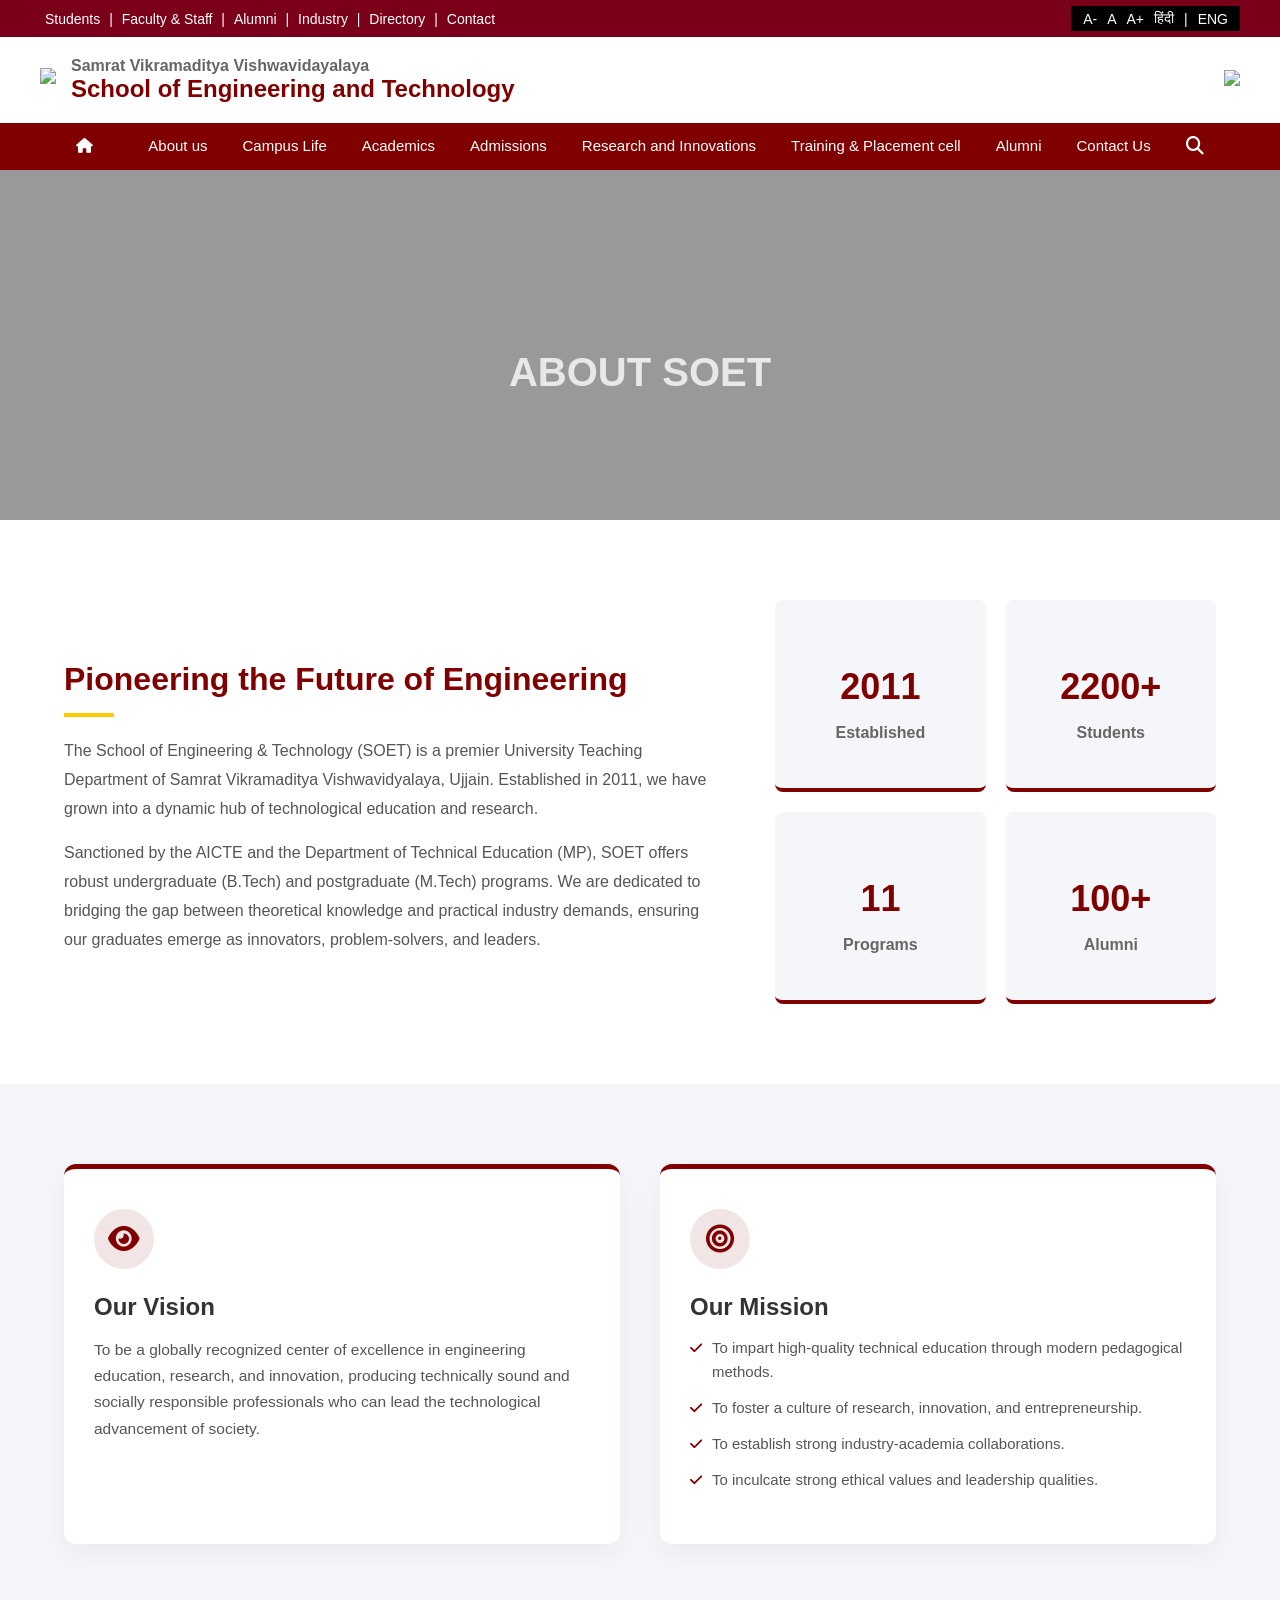
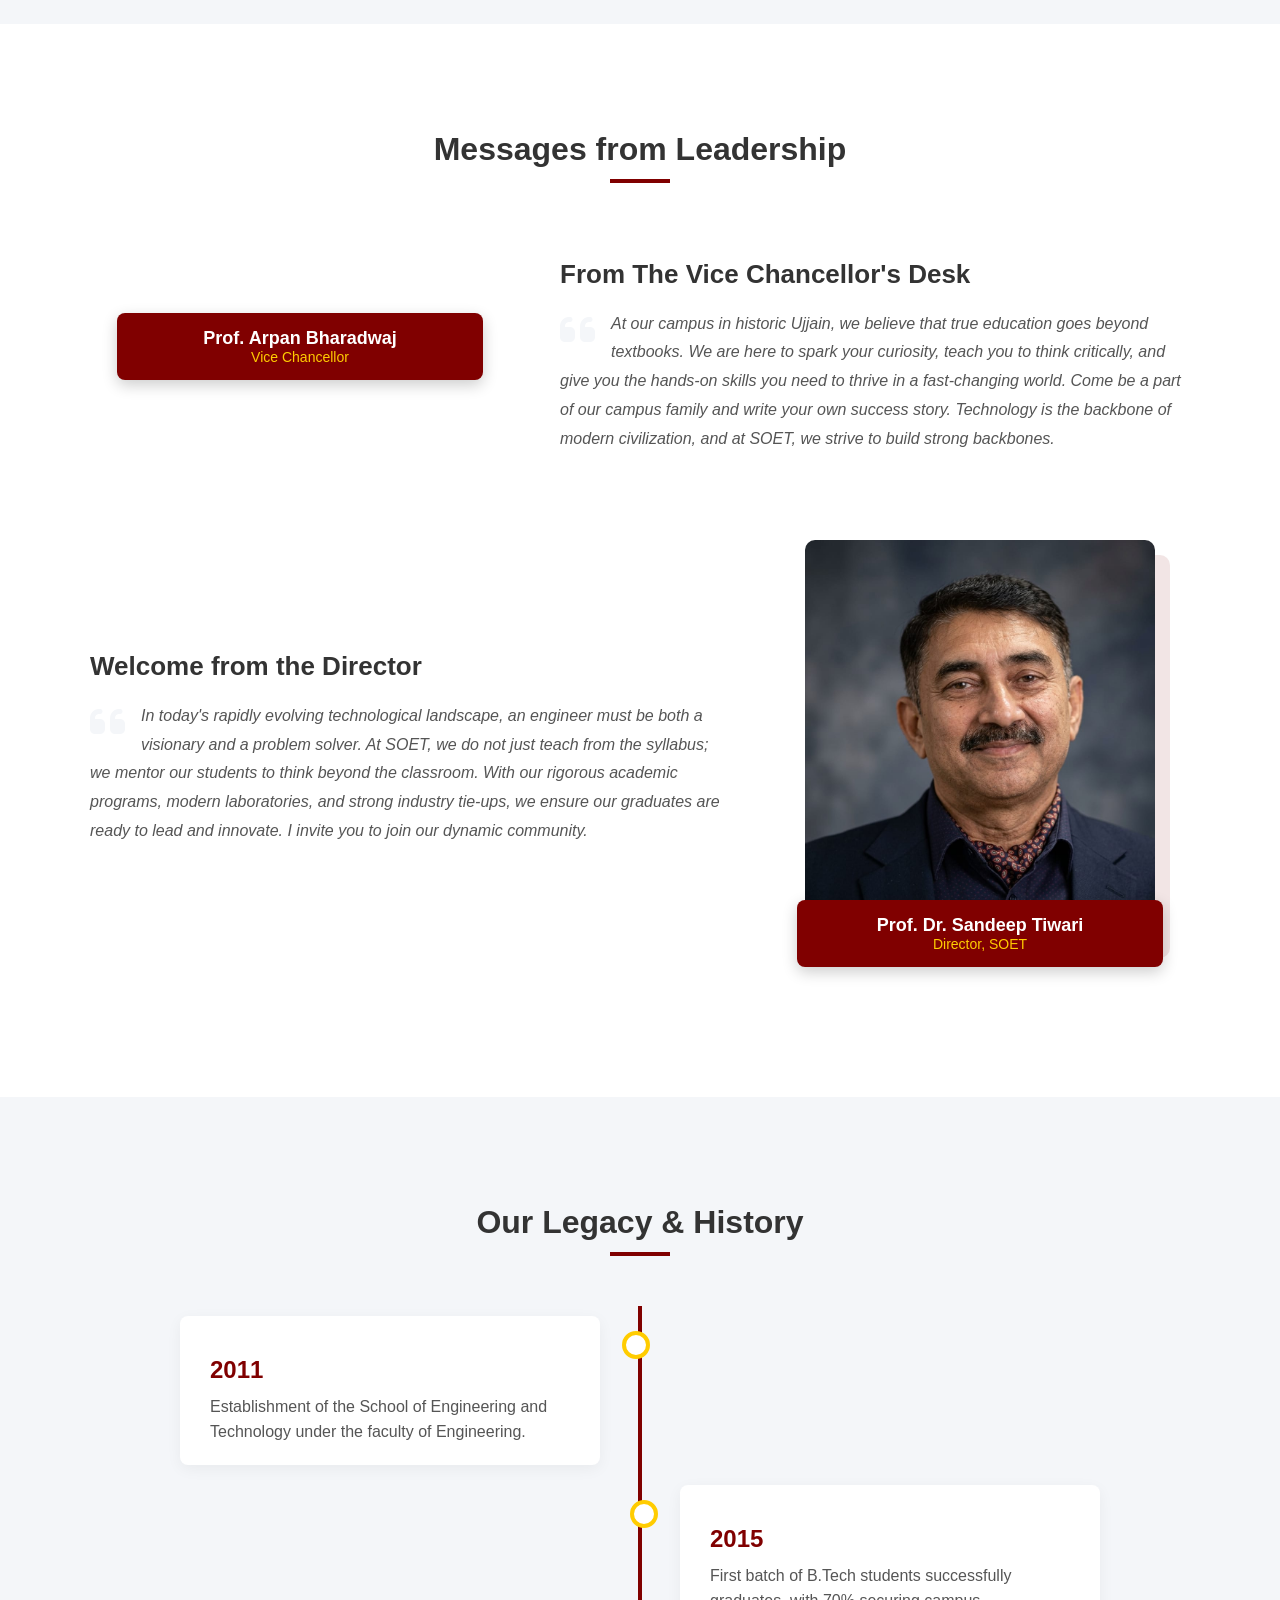
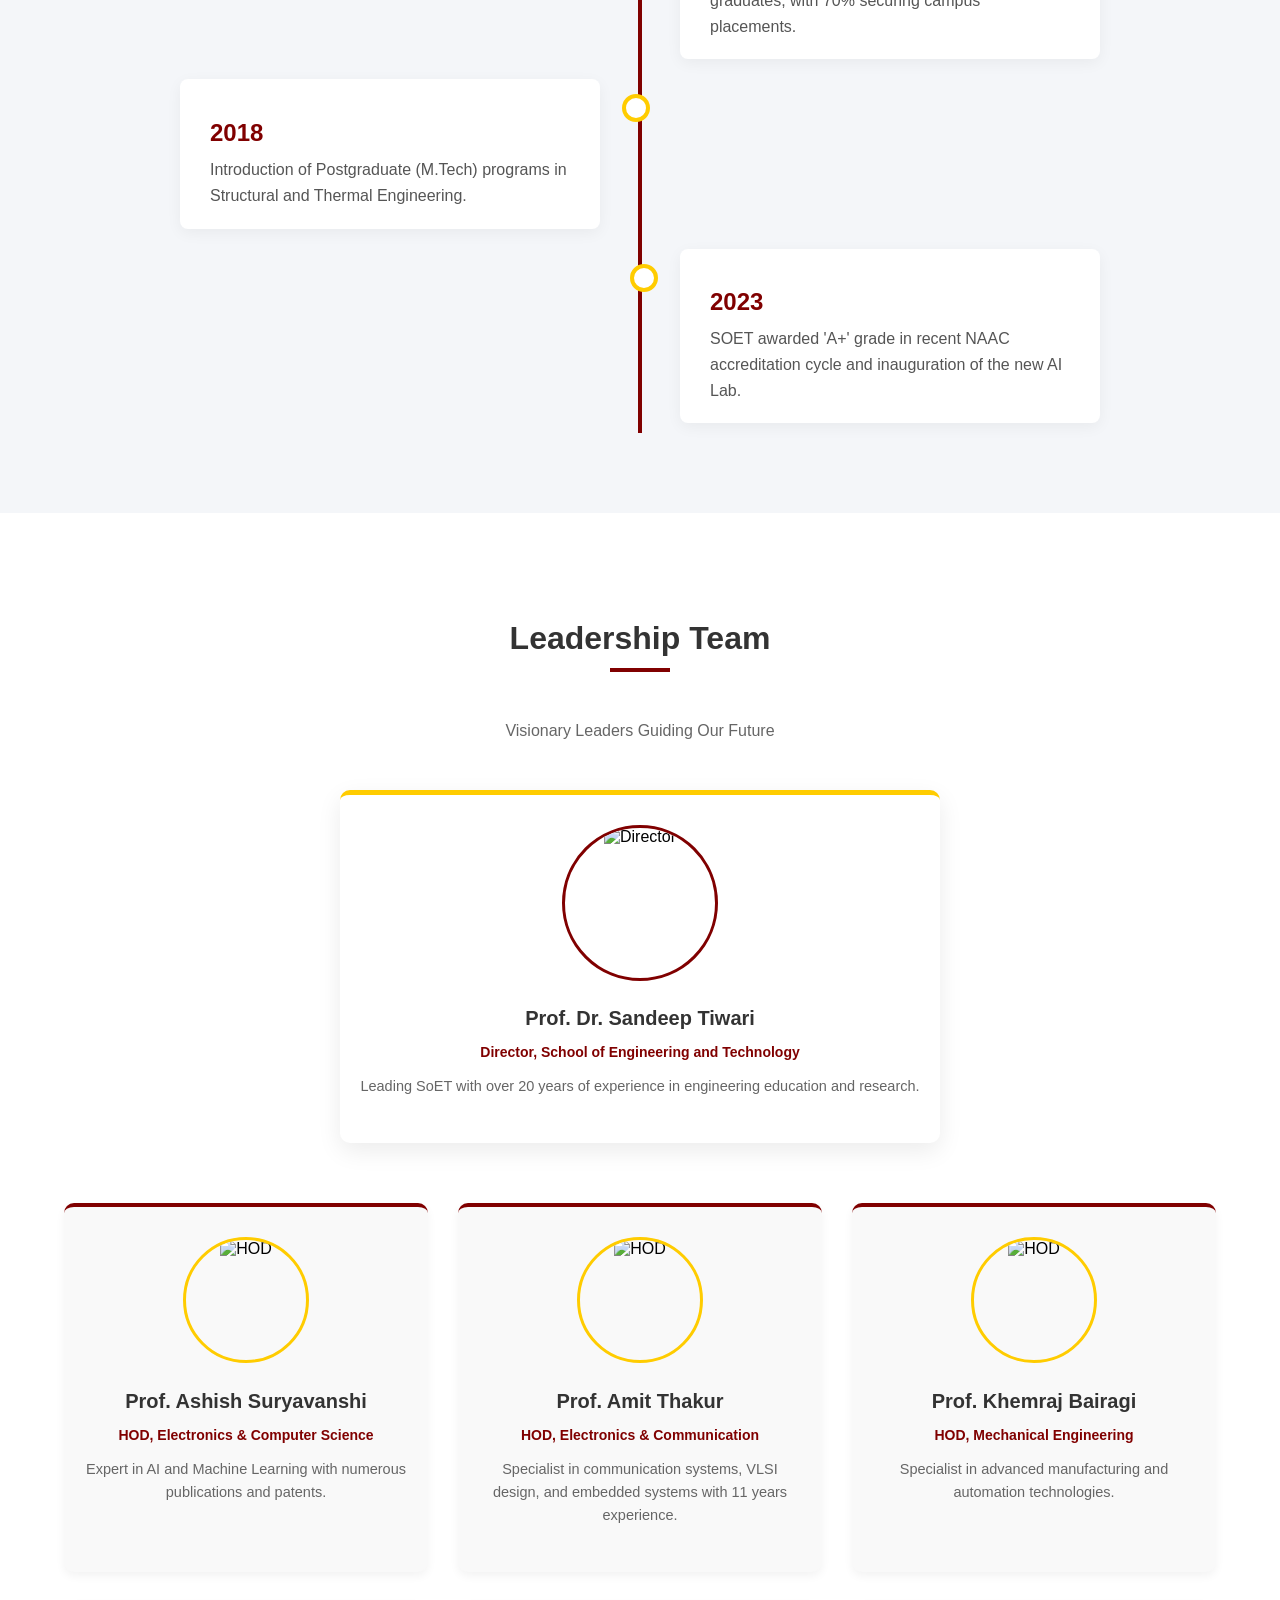
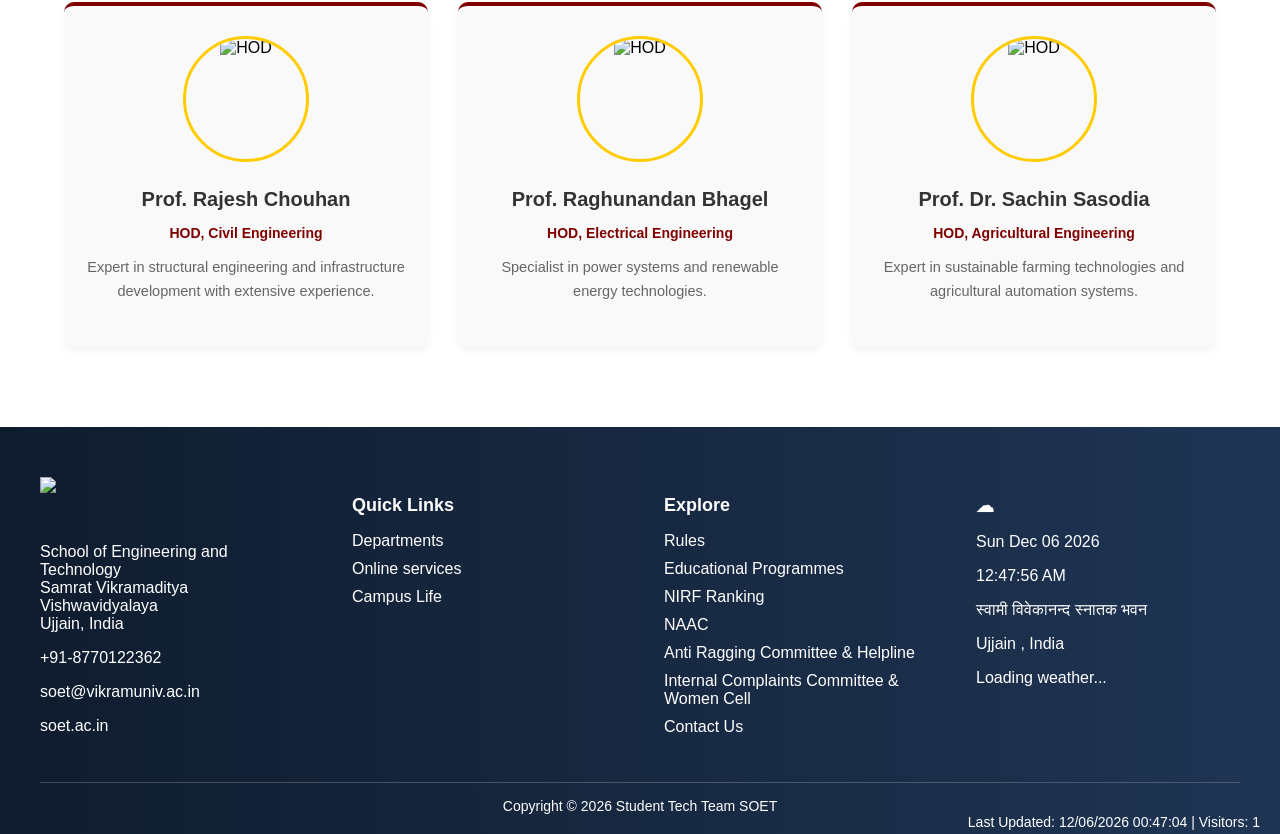
==== about.html @ f90db7c9 "my updates:Ayush" ====
<!DOCTYPE html>
<html>

<head>
<title>School Of Engineering and Technology</title>

<link rel="stylesheet" href="css/style.css">

<link rel="stylesheet" href="https://cdnjs.cloudflare.com/ajax/libs/font-awesome/6.5.0/css/all.min.css">

<link rel="stylesheet" href="https://cdnjs.cloudflare.com/ajax/libs/font-awesome/6.5.0/css/all.min.css">

</head>

<body>

  

<!-- PRELOADER -->
<div id="preloader">

    <div class="loader-content">

        <img src="images/logo.png" class="logo">

        <h2>School of Engineering and Technology</h2>

        <div class="spinner"></div>

    </div>

</div>


<div class="SOET-Topstrip">

<div class="topbar">

<div class="topbar-left">
<a href="#">Students</a> |
<a href="#">Faculty & Staff</a> |
<a href="#">Alumni</a> |
<a href="#">Industry</a> |
<a href="#">Directory</a> |
<a href="#">Contact</a>
</div>

<div class="topbar-right">
<span onclick="changeFontSize(-1)">A-</span>
<span onclick="changeFontSize(0)">A</span>
<span onclick="changeFontSize(1)">A+</span>

<span onclick="translatePage('hi')">हिंदी</span> |
<span onclick="translatePage('en')">ENG</span>

<div id="google_translate_element"></div>
</div>

</div>

  </div>


<!-- MAIN WEBSITE -->
<div id="content">

<header>

<!-- TOP BAR -->


<div class="top-right">
</div>

</div>
<header>



<!-- LOGO AREA -->
<div class="logo-area">
<div class="left-header">


<a href=""index.html>
<img src="images/logo.png" class="logo">
</a>
<div class="title">
<h2>Samrat Vikramaditya Vishwavidayalaya</h2>
<h1>School of Engineering and Technology</h1>
</div>
</div>

<a href="https://www.india.gov.in" target="blank">
<img src="images/const.png" class="constitution">
</a>
</div>


<!-- NAVBAR -->
<nav class="navbar">

<a href="index.html" class="home-icon">
<i class="fa-solid fa-house"></i>
</a>

<li class="nav-item">
  <a href="About.html">About us</a>

  <div class="dropdown-menu">

    <a href="#">Overview</a>
    <a href="#">Vision & Mission</a>
    <a href="#">Vice-Chancellor/Director's Message</a>
    <a href="#">History</a>
    <a href="#">Administration and Organization HOD details</a>
    <a href="contact.html">Contact US / How to reach</a>

  </div>
</li>

<li class="nav-item">
  <a href="campus.html">Campus Life</a>

  <div class="dropdown-menu">

    <a href="#">Office of the Dean</a>
    <a href="#">Hostels and Dining faclities</a>
    <a href="#">Student Council</a>
    <a href="#">Clubs and Societies</a>
    <a href="#">Sports Infrastructure and Teams</a>
    <a href="#">Annual Fests</a>
    <a href="#">Campus Facilities</a>

  </div>
</li>

<li class="nav-item">
  <a href="#">Academics</a>

  <div class="dropdown-menu">

    <a href="#">Programs Offered</a>
    <a href="#">Undergraduate</a>
    <a href="#">Postgraduate</a>
    <a href="#">NPTEL/MOOCS</a>
    <a href="#">Central and College Library</a>
    <a href="#">Examination Cell</a>

  </div>
</li>

<li class="nav-item">
  <a href="#">Admissions</a>

  <div class="dropdown-menu">

    <a href="#">Why SOET Ujjain?</a>
    <a href="lifeinujjain.html ">Life in Ujjain</a>
    <a href="#">B.TECH Admissions</a>
    <a href="#">M.TECH/PHD Admissions</a>
    <a href="#">Fee Structure</a>
    <a href="#">Scholarship</a>
    <a href="#">Admission FAQ</a>

  </div>
</li>

<li class="nav-item">
  <a href="#">Research and Innovations</a>

  <div class="dropdown-menu">

    <a href="#">Dean of R&D</a>
    <a href="#">Sponsored Projects and Grants</a>
    <a href="#">Patents & Publications</a>
    <a href="#">Central Research Facilities</a>
    <a href="#">Incubation Center & E-Cell</a>

  </div>
</li>

<li class="nav-item">
  <a href="#">Training & Placement cell</a>

  <div class="dropdown-menu">

    <a href="#">Message from T&P Officer</a>
    <a href="#">Placement Statistics and Annual Report</a>
    <a href="#">Official Placement Brochure</a>
    <a href="#">Recruitement Procedure for Visiting Companies</a>
    <a href="#">Student Skill Development</a>

  </div>
</li>

<li class="nav-item">
  <a href="#">Alumni</a>

  <div class="dropdown-menu">

    <a href="#">Alumni Association Overview</a>
    <a href="#">Alumni Network Registration portal</a>
    <a href="#">Alumni Mentorship Program</a>
    <a href="#">Distinguished Alumni Awards</a>
    <a href="#">Giving Back/Institute Endowment Fund</a>

  </div>
</li>

<a href="contact.html">Contact Us</a>
<li>
<a href="#" onclick="openSearch()">
<i class="fa-solid fa-magnifying-glass search-icon"></i>
</a>
</li>

</nav>



<div class="about-hero">
    <h1>ABOUT SOET</h1>
</div>

<section class="about-overview">
    <div class="overview-container">
        <div class="overview-text">
            <h2>Pioneering the Future of Engineering</h2>
            <div class="title-underline"></div>
            <p>The School of Engineering & Technology (SOET) is a premier University Teaching Department of Samrat Vikramaditya Vishwavidyalaya, Ujjain. Established in 2011, we have grown into a dynamic hub of technological education and research.</p>
            <p>Sanctioned by the AICTE and the Department of Technical Education (MP), SOET offers robust undergraduate (B.Tech) and postgraduate (M.Tech) programs. We are dedicated to bridging the gap between theoretical knowledge and practical industry demands, ensuring our graduates emerge as innovators, problem-solvers, and leaders.</p>
        </div>
        <div class="overview-stats">
            <div class="stat-box"><h3>2011</h3><p>Established</p></div>
            <div class="stat-box"><h3>2200+</h3><p>Students</p></div>
            <div class="stat-box"><h3>11</h3><p>Programs</p></div>
            <div class="stat-box"><h3>100+</h3><p>Alumni</p></div>
        </div>
    </div>
</section>

<section class="vision-mission-section">
    <div class="vm-container">
        <div class="vm-card">
            <div class="vm-icon"><i class="fa-solid fa-eye"></i></div>
            <h3>Our Vision</h3>
            <p>To be a globally recognized center of excellence in engineering education, research, and innovation, producing technically sound and socially responsible professionals who can lead the technological advancement of society.</p>
        </div>
        
        <div class="vm-card">
            <div class="vm-icon"><i class="fa-solid fa-bullseye"></i></div>
            <h3>Our Mission</h3>
            <ul class="mission-list">
                <li><i class="fa-solid fa-check"></i> To impart high-quality technical education through modern pedagogical methods.</li>
                <li><i class="fa-solid fa-check"></i> To foster a culture of research, innovation, and entrepreneurship.</li>
                <li><i class="fa-solid fa-check"></i> To establish strong industry-academia collaborations.</li>
                <li><i class="fa-solid fa-check"></i> To inculcate strong ethical values and leadership qualities.</li>
            </ul>
        </div>
    </div>
</section>

<section class="leadership-section">
    <div class="container" style="max-width: 1200px; margin: 0 auto;">
        <h2 class="section-title text-center" style="text-align: center;">Messages from Leadership</h2>
        
        <div class="leader-row">
            <div class="leader-image">
                <img src="images/VC.png" alt="Vice Chancellor">
                <div class="leader-name">
                    <h4>Prof. Arpan Bharadwaj</h4>
                    <p>Vice Chancellor</p>
                </div>
            </div>
            <div class="leader-text">
                <h3>From The Vice Chancellor's Desk</h3>
                <i class="fa-solid fa-quote-left quote-icon"></i>
                <p>At our campus in historic Ujjain, we believe that true education goes beyond textbooks. We are here to spark your curiosity, teach you to think critically, and give you the hands-on skills you need to thrive in a fast-changing world. Come be a part of our campus family and write your own success story. Technology is the backbone of modern civilization, and at SOET, we strive to build strong backbones.</p>
            </div>
        </div>

        <div class="leader-row reverse">
            <div class="leader-image">
                <img src="images/director.jpeg" alt="Director">
                <div class="leader-name">
                    <h4>Prof. Dr. Sandeep Tiwari</h4>
                    <p>Director, SOET</p>
                </div>
            </div>
            <div class="leader-text">
                <h3>Welcome from the Director</h3>
                <i class="fa-solid fa-quote-left quote-icon"></i>
                <p>In today's rapidly evolving technological landscape, an engineer must be both a visionary and a problem solver. At SOET, we do not just teach from the syllabus; we mentor our students to think beyond the classroom. With our rigorous academic programs, modern laboratories, and strong industry tie-ups, we ensure our graduates are ready to lead and innovate. I invite you to join our dynamic community.</p>
            </div>
        </div>
    </div>
</section>

<section class="history-section">
    <h2 class="section-title text-center" style="text-align: center;">Our Legacy & History</h2>
    <div class="timeline">
        <div class="timeline-item left">
            <div class="timeline-content">
                <h2>2011</h2>
                <p>Establishment of the School of Engineering and Technology under the faculty of Engineering.</p>
            </div>
        </div>
        <div class="timeline-item right">
            <div class="timeline-content">
                <h2>2015</h2>
                <p>First batch of B.Tech students successfully graduates, with 70% securing campus placements.</p>
            </div>
        </div>
        <div class="timeline-item left">
            <div class="timeline-content">
                <h2>2018</h2>
                <p>Introduction of Postgraduate (M.Tech) programs in Structural and Thermal Engineering.</p>
            </div>
        </div>
        <div class="timeline-item right">
            <div class="timeline-content">
                <h2>2023</h2>
                <p>SOET awarded 'A+' grade in recent NAAC accreditation cycle and inauguration of the new AI Lab.</p>
            </div>
        </div>
    </div>
</section>

<section class="faculty-section">
    <h2 class="section-title text-center" style="text-align: center;">Leadership Team</h2>
    <p style="text-align: center; color: #666; font-size: 16px; margin-bottom: 50px;">Visionary Leaders Guiding Our Future</p>
    
    <div class="faculty-grid">
        
        <div class="faculty-card director-card">
            <div class="faculty-img"><img src="https://images.unsplash.com/photo-1557862921-37829c790f19?w=300&h=300&fit=crop" alt="Director"></div>
            <h4>Prof. Dr. Sandeep Tiwari</h4>
            <p class="faculty-role">Director, School of Engineering and Technology</p>
            <p class="faculty-desc">Leading SoET with over 20 years of experience in engineering education and research.</p>
        </div>

        <div class="faculty-card">
            <div class="faculty-img"><img src="https://images.unsplash.com/photo-1472099645785-5658abf4ff4e?w=200&h=200&fit=crop" alt="HOD"></div>
            <h4>Prof. Ashish Suryavanshi</h4>
            <p class="faculty-role">HOD, Electronics & Computer Science</p>
            <p class="faculty-desc">Expert in AI and Machine Learning with numerous publications and patents.</p>
        </div>

        <div class="faculty-card">
            <div class="faculty-img"><img src="https://images.unsplash.com/photo-1519085360753-af0119f7cbe7?w=200&h=200&fit=crop" alt="HOD"></div>
            <h4>Prof. Amit Thakur</h4>
            <p class="faculty-role">HOD, Electronics & Communication</p>
            <p class="faculty-desc">Specialist in communication systems, VLSI design, and embedded systems with 11 years experience.</p>
        </div>

        <div class="faculty-card">
            <div class="faculty-img"><img src="https://images.unsplash.com/photo-1506794778202-cad84cf45f1d?w=200&h=200&fit=crop" alt="HOD"></div>
            <h4>Prof. Khemraj Bairagi</h4>
            <p class="faculty-role">HOD, Mechanical Engineering</p>
            <p class="faculty-desc">Specialist in advanced manufacturing and automation technologies.</p>
        </div>

        <div class="faculty-card">
            <div class="faculty-img"><img src="https://images.unsplash.com/photo-1507003211169-0a1dd7228f2d?w=200&h=200&fit=crop" alt="HOD"></div>
            <h4>Prof. Rajesh Chouhan</h4>
            <p class="faculty-role">HOD, Civil Engineering</p>
            <p class="faculty-desc">Expert in structural engineering and infrastructure development with extensive experience.</p>
        </div>

        <div class="faculty-card">
            <div class="faculty-img"><img src="https://images.unsplash.com/photo-1500648767791-00dcc994a43e?w=200&h=200&fit=crop" alt="HOD"></div>
            <h4>Prof. Raghunandan Bhagel</h4>
            <p class="faculty-role">HOD, Electrical Engineering</p>
            <p class="faculty-desc">Specialist in power systems and renewable energy technologies.</p>
        </div>

        <div class="faculty-card">
            <div class="faculty-img"><img src="https://images.unsplash.com/photo-1566492031523-016f4370007e?w=200&h=200&fit=crop" alt="HOD"></div>
            <h4>Prof. Dr. Sachin Sasodia</h4>
            <p class="faculty-role">HOD, Agricultural Engineering</p>
            <p class="faculty-desc">Expert in sustainable farming technologies and agricultural automation systems.</p>
        </div>

    </div>
</section>


<!--Footer Part starts here-->
<footer class="footer">
  <div class="footer-container">

    <div class="footer-col">
      <a href="index.html">
      <img src="images/logo2.png" class="footer-logo">
      </a>

      <a href="index.html">
      <p>
        School of Engineering and Technology <br>
        Samrat Vikramaditya Vishwavidyalaya <br>
        Ujjain, India
      </p>
      </a>
      

      <p>+91-8770122362</p>
      <p>soet@vikramuniv.ac.in</p>
      <a href="https://soet.ac.in" target="_blank">soet.ac.in</a>
    </div>

    <div class="footer-col">
      <h3>Quick Links</h3>
      <ul>
        <li>Departments</li>
        <li>Online services</li>
        <li>Campus Life</li>
      </ul>
    </div>

    <div class="footer-col">
      <h3>Explore</h3>
      <ul>
        <li>Rules</li>
        <li>Educational Programmes</li>
        <li>NIRF Ranking</li>
        <li>NAAC</li>
        <li>Anti Ragging Committee & Helpline</li>
        <li>Internal Complaints Committee & Women Cell</li>
        <li>Contact Us</li>

      </ul>
    </div>

    <div class="footer-col">
      <h3>☁</h3>
      <p id="date"></p>
<p id="time"></p>
<p id="location">स्वामी विवेकानन्द स्नातक भवन </p>
<p id="location">Ujjain , India</p>

<p id="weather">Loading weather...</p>
<p id="temp"></p>
    </div>

  </div>

  <div class="footer-bottom">
    Copyright © 2026 Student Tech Team SOET
  </div>

  <div class="footer-info">
Last Updated: <span id="lastUpdated"></span> |
Visitors: <span id="visitorCount"></span>
</div>
</footer>

</div>


<script src="js/script.js"></script>


<script>

// Date
const today = new Date();
document.getElementById("date").innerHTML =
today.toDateString();

// Time (updates every second)
setInterval(function(){
let now = new Date();
document.getElementById("time").innerHTML =
now.toLocaleTimeString();
},1000);


// WEATHER API
const apiKey = "6ab4623b616a1ea162cf45d73c2dcb32";
const city = "Ujjain";

fetch(`https://api.openweathermap.org/data/2.5/weather?q=${city}&units=metric&appid=${apiKey}`)
.then(response => response.json())
.then(data => {

document.getElementById("weather").innerHTML =
data.weather[0].description;

document.getElementById("temp").innerHTML =
"Temp: " + data.main.temp + "°C";

});

</script>

<div id="searchOverlay">

    <span class="closeSearch" onclick="closeSearch()">✖</span>

    <div class="searchBox">
        <input type="text" placeholder="Search Your Future Here..." />
        <button>Search</button>
    </div>

</div>

<script>

function openSearch(){
    document.getElementById("searchOverlay").style.display="flex";
}

function closeSearch(){
    document.getElementById("searchOverlay").style.display="none";
}

</script>

<script>


document.getElementById("lastUpdated").innerHTML = document.lastModified;


let count = localStorage.getItem("visitorCount");

if(count === null){
count = 1;
}else{
count = Number(count) + 1;
}

localStorage.setItem("visitorCount", count);
document.getElementById("visitorCount").innerText = count;

</script>

<script>
function googleTranslateElementInit() {
new google.translate.TranslateElement(
{pageLanguage: 'en'},
'google_translate_element'
);
}
</script>

<script src="//translate.google.com/translate_a/element.js?cb=googleTranslateElementInit"></script>

<script>

let slideIndex = 0;
showSlides();

function showSlides() {

  let slides = document.getElementsByClassName("slides");

  for (let i = 0; i < slides.length; i++) {
    slides[i].style.display = "none";
  }

  slideIndex++;

  if (slideIndex > slides.length) {
    slideIndex = 1;
  }

  slides[slideIndex-1].style.display = "block";

  setTimeout(showSlides, 20000);
}

function changeSlide(n){
  slideIndex += n-1;
  showSlides();
}

</script>

<script src="js/script.js"></script>
<script>
fetch("header.html")
.then(res => res.text())
.then(data => {
document.getElementById("header").innerHTML = data;
});

</script>
</body>
</html>
---- css/style.css ----
body{
margin:0;
font-family:Arial, Helvetica, sans-serif;
}

/* ---------------- PRELOADER ---------------- */

#preloader{
position:fixed;
width:100%;
height:100vh;

background-color:#fafafa;

background-image:
linear-gradient(rgba(0,0,0,0.05) 1px, transparent 1px),
linear-gradient(90deg, rgba(0,0,0,0.05) 1px, transparent 1px);

background-size:60px 60px;

display:flex;
justify-content:center;
align-items:center;
flex-direction:column;
z-index:9999;
}

.loader-content{
text-align:center;
}

.logo{
width:200px;
margin-bottom:5px;
}

.loader-content h2{
font-size:28px;
font-weight:700;
color:#800000;
margin-top:2px;
margin-bottom:25px;
}


/* ---------------- HEADER ---------------- */

header{
width:100%;
background:white;
}

/* TOP BAR */

.topbar{
display:flex;
justify-content:space-between;
align-items:center;
padding:10px 40px;
background:#f5f5f5;
font-size:14px;
}

.top-links{
display:flex;
align-items:center;
gap:10px;
}

.top-links a{
text-decoration:none;
color:#444;
}

.divider{
color:#bbb;
}

.top-right{
color:#444;
}


/* ---------------- LOGO AREA ---------------- */

.logo-area{
display:flex;
justify-content:space-between;
align-items:center;
padding:20px 40px;
background:white;
}

.left-header{
display:flex;
align-items:center;
gap:15px;
}

.logo-area .logo{
width:100px;
}

.title h1{
margin:0;
font-size:24px;
color:#800000;
}

.title h2{
margin:0;
font-size:16px;
color:#666;
}

.constitution{
width:90px;
}


/* ---------------- NAVBAR ---------------- */

.navbar{
background:#800000;
display:flex;
justify-content:center;
gap:35px;
padding:14px 0;
width:100%;
}

.navbar a{
color:white;
text-decoration:none;
font-size:15px;
font-weight:500;
}

.navbar li{
    list-style: none;
    
}

.home-icon,
.search-icon{
color:white;
font-size:18px;
text-decoration:none;
}

/* ANNOUNCEMENT BAR */

.announcement-bar{
display:flex;
align-items:center;
background:#f3f3f3;
border-top:1px solid #ddd;
border-bottom:1px solid #ddd;
}

.announcement-label{
background:#111;
color:white;
padding:8px 20px;
font-weight:bold;
}

.announcement-text{
padding:8px 20px;
color:#8d8c8c;
font-size:17px;
flex:1;
cursor:pointer;
margin-right:100px;
}


/* ---------------- SPINNER ---------------- */

.spinner{
width:40px;
height:40px;
border:4px solid #ddd;
border-top:4px solid #800000;
border-radius:50%;
margin:30px auto 0;
animation:spin 1s linear infinite;
}

@keyframes spin{
0%{ transform:rotate(0deg); }
100%{ transform:rotate(360deg); }
}


/* ---------------- MAIN CONTENT ---------------- */

#content{
display:block;
}

/* FOOTER */

.footer{
background:linear-gradient(to right,#0f1c2e,#1f3554);
color:white;
padding:50px 40px 20px;
}

.footer-container{
display:flex;
justify-content:space-between;
flex-wrap:wrap;
}

.footer-col{
width:22%;
}

.footer-logo{
width:110px;
margin-bottom:30px;
}

.footer-col h3{
margin-bottom:15px;
font-size:18px;
}

.footer-col ul{
list-style:none;
padding:0;
}

.footer-col ul li{
margin-bottom:10px;
cursor:pointer;
}

.footer-bottom{
margin-top:30px;
border-top:1px solid rgba(255,255,255,0.2);
padding-top:15px;
text-align:center;
font-size:14px;
}

.home-icon{
    font-size: 20px;
    color: white;
    margin-right: 20px;
}

.home-icon:hover{
    color: orange;
}

#searchOverlay{
    position: fixed;
    top:0;
    left:0;
    width:100%;
    height:100vh;
    background: rgba(0,0,0,0.5);
    backdrop-filter: blur(8px);
    display:none;
    justify-content:center;
    align-items:center;
    z-index:9999;
}

.searchBox{
    background: rgba(255,255,255,0.1);
    padding:40px;
    border-radius:10px;
    backdrop-filter: blur(10px);
}

.searchBox input{
    width:400px;
    padding:12px;
    font-size:18px;
    border:none;
    outline:none;
}

.searchBox button{
    padding:12px 20px;
    margin-left:15px;
    background:red;
    color:white;
    border:none;
}

.closeSearch{
    position:absolute;
    top:30px;
    right:40px;
    font-size:30px;
    cursor:pointer;
    color:white;
}

.logo img{
    cursor:pointer;
}
.footer a{
    color:white;
    text-decoration:none;
}

.footer-info{
position:absolute;
right:20px;
font-size:14px;
color:white;
}

.topbar{
display:flex;
justify-content:space-between;
align-items:center;
background:#7A0019;
color:white;
padding:6px 40px;
font-size:14px;
}

/* LEFT LINKS */

.topbar-left a{
color:white;
text-decoration:none;
margin:0 5px;
}

/* RIGHT SECTION */

.topbar-right{
background:black;
padding:4px 12px;
display:flex;
gap:10px;
align-items:center;
}

.accessibility{
border:1px solid white;
padding:2px 6px;
font-size:12px;
}

#google_translate_element{
display:none;
}

.goog-te-banner-frame{
display:none !important;
}

body{
top:0 !important;
}

.topbar-right span{
    cursor: pointer;
}

.hero-slider{
    position: relative;
    width: 100%;
    height: 450px;
    overflow: hidden;
}

.slides{
    display: none;
}

.slides img{
    width:100%;
    height:450px;
    object-fit:cover;
}

.text{
    position:absolute;
    bottom:40%;
    left:50%;
    transform:translate(-50%, -50%);
    color:white;
    font-size:40px;
    font-weight:bold;
    text-shadow:0px 0px 10px black;
}

.prev, .next{
    cursor:pointer;
    position:absolute;
    top:50%;
    font-size:40px;
    color:white;
    padding:10px;
}

.prev{ left:10px; }
.next{ right:10px; }

.fade{
    animation: fadeEffect 1.5s;
}

@keyframes fadeEffect{
    from{opacity:0.4}
    to{opacity:1}
}

/* Navbar item */

.nav-item{
position:relative;
}

/* Dropdown panel */

.dropdown-menu{
position:absolute;
top:100%;
left:0;
background:#800000;
width:230px;
box-shadow:0 4px 12px rgba(0,0,0,0.2);
display:none;
flex-direction:column;
z-index:1000;
}

/* Dropdown links */

.dropdown-menu a{
padding:12px 18px;
text-decoration:none;
color:white;
border-bottom:none;
font-size:14px;
display:block;
}

.dropdown-menu a:hover{
background:#a52a2a;
color: white;
}

/* Show dropdown */

.nav-item:hover .dropdown-menu{
display:block;
}

.about-hero {
    width: 100%;
    height: 350px;

    background: url("../images/AboutPageBanner.jpg") no-repeat center;
    background-size: cover;

    position: relative;
}

/* Dark overlay */
.about-hero::after {
    content: "";
    position: absolute;
    top: 0;
    left: 0;
    right: 0;
    bottom: 0;
    background: rgba(0,0,0,0.4);
}

/* Text center */
.about-hero h1 {
    position: absolute;
    top: 50%;
    left: 50%;
    transform: translate(-50%, -50%);
    
    color: rgb(233, 232, 232);
    font-size: 40px;
    font-weight: bold;
    z-index: 2;
}

.about-section {
    display: flex;
    justify-content: space-between;
    gap: 50px;

    padding: 80px 100px;
    background: #f9f9f9;
}

/* LEFT */
.about-left {
    width: 60%;
    max-width: 700px;
}

.tag {
    background: #800000;
    color: white;
    padding: 5px 10px;
    font-size: 12px;
    display: inline-block;
    margin-bottom: 10px;
}

.about-left h2 {
    font-size: 32px;
    margin-bottom: 20px;
    line-height: 1.3;
}

.about-left p {
    color: #555;
    line-height: 1.8;
    margin-bottom: 25px;
    font-size: 16px;
    text-align: justify;
}

/* RIGHT CARD */
.about-right {
    width: 35%;
    background: #fff;
    padding: 20px;
    border-radius: 10px;
    box-shadow: 0 4px 10px rgba(0,0,0,0.1);
    text-align: center;
}

.about-right img {
    width: 150px;
    height: 150px;
    border-radius: 50%;
    margin-bottom: 10px;
}

.about-right h3 {
    font-size: 18px;
    margin-bottom: 10px;
}

.about-right p {
    font-size: 14px;
    color: #555;
}

/* BUTTONS */
.btn {
    background: #800000;
    color: white;
    border: none;
    padding: 12px 18px;
    cursor: pointer;
    margin-top: 10;
    font-size: 15px;
    display: inline-block;
    text-decoration: none;
}

.btn-outline {
    border: 1px solid #800000;
    background: transparent;
    color: #2d3e8b;
    padding: 10px 15px;
    margin-top: 10px;
    cursor: pointer;
}

.btn-hover{
    background: #5a0000;
}

.stats-section {
    display: flex;
    justify-content: center;
    gap: 25px;
    flex-wrap: wrap;

    padding: 80px 20px;
    background: #f8f5f2;
}

.stat-card {
    background: white;
    width: 200px;
    padding: 35px 20px;

    border-radius: 15px;
    text-align: center;

    box-shadow: 0 5px 20px rgba(0,0,0,0.08);

    transition: all 0.35s ease;
    cursor: pointer;
}

.stat-card:hover {
    transform: translateY(-12px) scale(1.03);
    box-shadow: 0 15px 35px rgba(0,0,0,0.15);
}

.icon {
    width: 60px;
    height: 60px;

    background: linear-gradient(135deg, #800000, #a52a2a); /* 🔥 gradient maroon */
    color: white;

    display: flex;
    align-items: center;
    justify-content: center;

    border-radius: 50%;
    margin: 0 auto 18px;

    font-size: 22px;
}

.stat-card h2 {
    color: #800000;
    font-size: 24px;
    margin-bottom: 8px;
}

.stat-card p {
    font-size: 14px;
    color: #666;
}

.welcome-section {
    display: flex;
    justify-content: space-between;
    align-items: flex-start;

    gap: 60px;
    padding: 80px 100px;
}

.welcome-text {
    width: 60%;
    max-width: 700px;
}

.welcome-text h3 {
    font-size: 22px;
    margin-bottom: 10px;
}

.welcome-text p {
    line-height: 1.8;
    color: #555;
    margin: 20px 0 30px;
}

.line {
    width: 40px;
    height: 3px;
    background: #800000;
    margin-bottom: 15px;
}

.read-btn {
    display: inline-block;
    padding: 10px 18px;

    background: #800000;
    color: white;
    text-decoration: none;

    border-radius: 5px;
}

.director-box {
    width: 30%;
    text-align: center;
}

.director-box h3 {
    font-size: 30px;
    font-weight: 700;
    letter-spacing: 1px;
    color: #222;
    margin-bottom:15px;
}

.director-box img {
    width: 100%;
    max-width: 250px;

    border-radius: 6px;
    margin: 15px 0;
}

.director-name {
    font-size: 18px;
    color: #555;
}
/* ---------------- ACADEMIC DEPARTMENTS SECTION ---------------- */
.departments-section {
    padding: 80px 100px;
    background-color: #ffffff;
    text-align: center;
}

.dept-header h2 {
    color: #800000;
    font-size: 32px;
    margin-bottom: 10px;
}

.dept-header .line {
    width: 60px;
    height: 4px;
    background-color: #800000;
    margin: 0 auto 50px auto;
}

.dept-grid {
    display: grid;
    /* This forces exactly 3 equal columns */
    grid-template-columns: repeat(3, 1fr); 
    gap: 30px;
    max-width: 1200px;
    margin: 0 auto;
}

.dept-card {
    background: #fdfdfd;
    padding: 40px 20px;
    border-radius: 8px;
    box-shadow: 0 4px 15px rgba(0,0,0,0.05);
    border-bottom: 4px solid #800000;
    transition: transform 0.3s ease, box-shadow 0.3s ease;
}

.dept-card:hover {
    transform: translateY(-10px);
    box-shadow: 0 10px 25px rgba(0,0,0,0.15);
}

.dept-icon {
    font-size: 45px;
    color: #800000;
    margin-bottom: 20px;
}

.dept-card h3 {
    font-size: 20px;
    color: #333;
    margin-bottom: 15px;
    min-height: 50px; 
}

.dept-card p {
    color: #666;
    font-size: 14px;
    line-height: 1.6;
    margin-bottom: 25px;
}

.dept-btn {
    display: inline-block;
    padding: 10px 20px;
    background-color: #800000;
    color: white;
    text-decoration: none;
    border-radius: 4px;
    font-size: 14px;
    transition: background-color 0.3s;
}

.dept-btn:hover {
    background-color: #5a0000;
}
/* Default for Desktop: 3 columns */
.dept-grid {
    display: grid;
    grid-template-columns: repeat(3, 1fr);
    gap: 30px;
    max-width: 1200px;
    margin: 0 auto;
}
/* Hide cards by default if they have the 'hidden' class */
.dept-card.hidden {
    display: none;
}

/* Style for the Show More button */
.show-more-container {
    margin-top: 40px;
    margin-bottom: 60px;
}
/* Update these styles to target both the UG and PG buttons */
#ug-btn, #pg-btn {
    padding: 12px 35px;
    background-color: #800000;
    color: white;
    border: none;
    border-radius: 5px;
    cursor: pointer;
    font-size: 16px;
    font-weight: bold;
    transition: 0.3s;
    box-shadow: 0 4px 6px rgba(0,0,0,0.1);
}

#ug-btn:hover, #pg-btn:hover {
    background-color: #5a0000;
    transform: translateY(-2px);
}
/* ================= NEWS & EVENTS SECTION ================= */
.news-events-section {
    padding: 50px 5%;
    background-color: #f9f9f9; /* A very light gray to separate it from the white section above */
}

.news-events-container {
    display: flex;
    gap: 40px;
    justify-content: center;
    flex-wrap: wrap; /* Keeps it mobile-friendly */
}

/* Common styles for both Left and Right columns */
.news-col, .events-col {
    flex: 1;
    min-width: 300px; /* Prevents them from getting too skinny on phones */
    background: #fff;
    padding: 25px;
    border-radius: 8px;
    box-shadow: 0 4px 10px rgba(0,0,0,0.05);
    border-top: 4px solid #800000; /* Maroon top border */
}

.news-col h3, .events-col h3 {
    color: #333;
    margin-bottom: 20px;
    font-size: 22px;
    border-bottom: 1px solid #ddd;
    padding-bottom: 10px;
}

.news-col h3 i, .events-col h3 i {
    color: #800000;
    margin-right: 10px;
}

/* --- Latest News Styling --- */
/* --- Latest News Styling (Seamless Vertical Scroll) --- */
.news-box {
    height: 300px; /* Forces the box to stay exactly this tall */
    overflow: hidden; /* Completely hides the extra news items */
    position: relative;
    padding-right: 10px;
    display: block;
}

.news-track {
    display: flex;
    flex-direction: column;
    animation: verticalScroll 15s linear infinite;
}

.news-box:hover .news-track {
    animation-play-state: paused;
}

@keyframes verticalScroll {
    0% {
        transform: translateY(0);
    }
    100% {
        transform: translateY(-50%);
    }
}
.news-item {
    padding: 10px 0;
}

.news-date {
    color: #800000;
    font-size: 13px;
    font-weight: bold;
}

.news-item p {
    margin: 5px 0;
    color: #555;
    font-size: 15px;
    line-height: 1.5;
}

.news-item a {
    color: #800000;
    font-size: 14px;
    text-decoration: none;
    font-weight: bold;
}

.news-item a:hover {
    text-decoration: underline;
}

.news-box hr {
    border: 0;
    border-top: 1px dashed #ccc;
    margin: 10px 0;
}

/* --- Upcoming Events Styling --- */
.event-card {
    display: flex;
    align-items: center;
    background: #f8f8f8;
    margin-bottom: 15px;
    border-radius: 6px;
    padding: 15px;
    border-left: 4px solid transparent;
    transition: 0.3s;
}

.event-card:hover {
    border-left: 4px solid #800000;
    background: #fff;
    box-shadow: 0 4px 8px rgba(0,0,0,0.1);
}

.event-date {
    background: #800000;
    color: white;
    padding: 10px 15px;
    border-radius: 6px;
    text-align: center;
    min-width: 60px;
    margin-right: 15px;
}

.event-date .day {
    display: block;
    font-size: 22px;
    font-weight: bold;
}

.event-date .month {
    display: block;
    font-size: 12px;
    text-transform: uppercase;
    letter-spacing: 1px;
}

.event-details h4 {
    color: #333;
    margin: 0 0 5px 0;
    font-size: 16px;
}

.event-details p {
    margin: 0;
    color: #666;
    font-size: 13px;
}

.event-details p i {
    color: #800000;
    margin-right: 5px;
}

.view-all-btn {
    display: block;
    text-align: center;
    margin-top: 20px;
    padding: 10px;
    background: #800000;
    color: white;
    text-decoration: none;
    border-radius: 4px;
    font-weight: bold;
    transition: 0.3s;
}

.view-all-btn:hover {
    background: #5a0000;
}
/* ================= CAMPUS LIFE SECTION ================= */
.campus-life-section {
    padding: 60px 5%;
    background-color: #ffffff;
}

.campus-grid {
    display: grid;
    grid-template-columns: repeat(auto-fit, minmax(280px, 1fr));
    gap: 30px;
    margin-top: 40px;
}

.campus-card {
    background: #fff;
    border-radius: 8px;
    overflow: hidden;
    box-shadow: 0 5px 15px rgba(0,0,0,0.1);
    transition: transform 0.3s ease;
}

.campus-card:hover {
    transform: translateY(-5px);
    box-shadow: 0 8px 20px rgba(0,0,0,0.15);
}

/* Image container to control the hover zoom effect */
.campus-img {
    width: 100%;
    height: 200px;
    overflow: hidden;
}

.campus-img img {
    width: 100%;
    height: 100%;
    object-fit: cover;
    transition: transform 0.5s ease;
}

.campus-card:hover .campus-img img {
    transform: scale(1.1); /* Zooms the image in slightly on hover */
}

.campus-info {
    padding: 20px;
    border-bottom: 4px solid #800000; /* Signature maroon accent */
}

.campus-info h3 {
    color: #333;
    font-size: 18px;
    margin-bottom: 10px;
    display: flex;
    align-items: center;
    gap: 10px;
}

.campus-info h3 i {
    color: #800000;
}

.campus-info p {
    color: #666;
    font-size: 14px;
    line-height: 1.6;
    margin: 0;
}
/* ================= IMPORTANT LINKS SEAMLESS CAROUSEL ================= */
.logo-ticker-section {
    padding: 50px 5%;
    background-color: #f4f4f4; 
}

.ticker-container {
    margin-top: 30px;
    padding: 10px 0;
    overflow: hidden; /* This hides the logos that have scrolled off-screen */
    white-space: nowrap; /* Keeps everything in one long horizontal line */
    position: relative;
}

.logo-track {
    display: inline-flex;
    gap: 40px; 
    padding: 20px 10px;
    
    /* Here is the magic animation! Adjust '20s' to change the speed (smaller = faster) */
    animation: infiniteScroll 20s linear infinite;
}

/* Pause the animation when the user hovers over it to click a link */
.logo-track:hover {
    animation-play-state: paused;
}

/* The Keyframes that make it move */
@keyframes infiniteScroll {
    0% {
        transform: translateX(0);
    }
    100% {
        /* This moves the track exactly halfway (past Set 1). 
           Because Set 2 looks exactly like Set 1, when it snaps back to 0%, your eyes can't tell! */
        transform: translateX(calc(-50% - 20px)); 
    }
}

/* --- (Keep your existing .logo-card and .logo-card:hover CSS from earlier here) --- */
.logo-card {
    display: flex;
    flex-direction: column;
    align-items: center;
    justify-content: center;
    width: 160px;
    padding: 20px;
    background: white;
    border-radius: 10px;
    text-decoration: none;
    color: #333;
    box-shadow: 0 4px 10px rgba(0,0,0,0.05);
    transition: all 0.3s ease;
    border-bottom: 3px solid transparent;
}

.logo-card img {
    width: 80px;
    height: 80px;
    object-fit: contain;
    margin-bottom: 15px;
    transition: transform 0.3s;
}

.logo-card span {
    font-size: 14px;
    font-weight: bold;
    text-align: center;
    line-height: 1.3;
}

.logo-card:hover {
    transform: translateY(-8px);
    box-shadow: 0 10px 20px rgba(0,0,0,0.1);
    border-bottom: 3px solid #800000;
    color: #800000;
}

.logo-card:hover img {
    transform: scale(1.1);
}

/* ================= PAGE BANNER ================= */
.page-banner {
    background-color: #800000; /* Signature Maroon */
    color: white;
    text-align: center;
    padding: 60px 20px;
    margin-bottom: 40px;
}

.banner-content h1 {
    font-size: 36px;
    margin-bottom: 10px;
}

.banner-content p a {
    color: #ffcc00; /* Gold accent link */
    text-decoration: none;
    font-weight: bold;
}

.banner-content p a:hover {
    text-decoration: underline;
}

/* ================= CONTACT SECTION ================= */
.contact-section {
    padding: 0 5% 60px;
}

.contact-container {
    display: flex;
    flex-wrap: wrap;
    gap: 40px;
    max-width: 1200px;
    margin: 0 auto;
}

/* Left Column: Info & Map */
.contact-info-col {
    flex: 1;
    min-width: 300px;
}

.info-box {
    background: #f9f9f9;
    padding: 20px;
    border-radius: 8px;
    margin-bottom: 20px;
    border-left: 4px solid #800000;
    box-shadow: 0 2px 5px rgba(0,0,0,0.05);
}

.info-box h3 {
    color: #333;
    font-size: 18px;
    margin-bottom: 10px;
}

.info-box h3 i {
    color: #800000;
    margin-right: 10px;
}

.info-box p {
    color: #555;
    font-size: 15px;
    line-height: 1.6;
}

.map-box {
    border-radius: 8px;
    overflow: hidden;
    box-shadow: 0 4px 10px rgba(0,0,0,0.1);
}

/* Right Column: Contact Form */
.contact-form-col {
    flex: 1.5; /* Makes the form slightly wider than the info column */
    min-width: 300px;
}

.form-wrapper {
    background: #fff;
    padding: 40px;
    border-radius: 10px;
    box-shadow: 0 10px 30px rgba(0,0,0,0.08);
    border-top: 5px solid #800000;
}

.form-wrapper h2 {
    color: #333;
    margin-bottom: 10px;
}

.form-wrapper p {
    color: #666;
    margin-bottom: 30px;
    font-size: 15px;
}

.input-group {
    margin-bottom: 20px;
}

.input-group label {
    display: block;
    margin-bottom: 8px;
    font-weight: bold;
    color: #444;
    font-size: 14px;
}

.input-group input,
.input-group select,
.input-group textarea {
    width: 100%;
    padding: 12px 15px;
    border: 1px solid #ccc;
    border-radius: 6px;
    font-size: 15px;
    font-family: inherit;
    transition: border-color 0.3s;
}

.input-group input:focus,
.input-group select:focus,
.input-group textarea:focus {
    outline: none;
    border-color: #800000;
    box-shadow: 0 0 5px rgba(128, 0, 0, 0.2);
}

.submit-btn {
    background-color: #800000;
    color: white;
    border: none;
    padding: 14px 25px;
    font-size: 16px;
    font-weight: bold;
    border-radius: 6px;
    cursor: pointer;
    transition: background-color 0.3s, transform 0.2s;
    width: 100%;
}

.submit-btn:hover {
    background-color: #600000;
    transform: translateY(-2px);
}

.submit-btn i {
    margin-left: 8px;
}

/* Mobile Responsiveness */
@media (max-width: 768px) {
    .contact-container {
        flex-direction: column;
    }
    .form-wrapper {
        padding: 25px;
    }
}

/* ==========================================================================
   ABOUT PAGE STYLES - FULL RESET
   ========================================================================== */

/* --- Page Banner --- */
.about-banner {
    color: white;
    text-align: center;
    padding: 120px 20px;
    margin-bottom: 0;
}
.about-banner h1 { font-size: 48px; margin-bottom: 15px; letter-spacing: 2px; }

/* --- Reusable Section Utilities --- */
.section-title {
    color: #333;
    font-size: 32px;
    margin-bottom: 50px;
    position: relative;
    padding-bottom: 15px;
}
.section-title::after {
    content: '';
    position: absolute;
    left: 0;
    bottom: 0;
    width: 60px;
    height: 4px;
    background-color: #800000;
}
.text-center.section-title::after {
    left: 50%;
    transform: translateX(-50%);
}

/* --- Overview Section --- */
.about-overview {
    padding: 80px 5%;
    background-color: #fff;
}
.overview-container {
    display: flex;
    flex-wrap: wrap;
    gap: 50px;
    max-width: 1200px;
    margin: 0 auto;
    align-items: center;
}
.overview-text { flex: 1.5; min-width: 300px; }
.overview-text h2 { font-size: 32px; color: #800000; margin-bottom: 15px; }
.title-underline { width: 50px; height: 4px; background: #ffcc00; margin-bottom: 20px; }
.overview-text p { font-size: 16px; color: #555; line-height: 1.8; margin-bottom: 15px; }

.overview-stats {
    flex: 1;
    display: grid;
    grid-template-columns: 1fr 1fr;
    gap: 20px;
    min-width: 300px;
}
.stat-box {
    background: #f4f6f9; padding: 30px 20px; text-align: center;
    border-radius: 8px; border-bottom: 4px solid #800000; transition: transform 0.3s;
}
.stat-box:hover { transform: translateY(-5px); }
.stat-box h3 { font-size: 36px; color: #800000; margin-bottom: 5px; }
.stat-box p { color: #666; font-weight: bold; }

/* --- Vision & Mission Section --- */
.vision-mission-section {
    padding: 80px 5%; background-color: #f4f6f9;
}
.vm-container {
    display: flex; flex-wrap: wrap; gap: 40px; max-width: 1200px;
    margin: 0 auto; justify-content: center;
}
.vm-card {
    flex: 1; min-width: 300px; background: #ffffff; padding: 40px 30px;
    border-radius: 12px; box-shadow: 0 10px 30px rgba(0,0,0,0.05);
    border-top: 5px solid #800000; transition: transform 0.3s ease;
}
.vm-card:hover { transform: translateY(-8px); box-shadow: 0 15px 40px rgba(0,0,0,0.1); }
.vm-icon {
    width: 60px; height: 60px; background-color: rgba(128, 0, 0, 0.1);
    color: #800000; font-size: 28px; display: flex; align-items: center;
    justify-content: center; border-radius: 50%; margin-bottom: 20px;
}
.vm-card h3 { color: #333; font-size: 24px; margin-bottom: 15px; }
.vm-card p { color: #555; line-height: 1.7; font-size: 15.5px; }
.mission-list { list-style: none; padding: 0; margin: 0; }
.mission-list li { color: #555; line-height: 1.6; font-size: 15px; margin-bottom: 12px; display: flex; align-items: flex-start; gap: 10px; }
.mission-list li i { color: #800000; font-size: 14px; margin-top: 5px; }

/* --- Leadership Section --- */
.leadership-section {
    padding: 80px 5%; background-color: #fff;
}
.leader-row {
    display: flex; flex-wrap: wrap; align-items: center; gap: 50px;
    margin-bottom: 70px; max-width: 1100px; margin-left: auto; margin-right: auto;
}
.leader-row.reverse { flex-direction: row-reverse; }
.leader-image { flex: 1; min-width: 300px; position: relative; text-align: center; }
.leader-image img { width: 100%; max-width: 350px; border-radius: 10px; box-shadow: 15px 15px 0px rgba(128, 0, 0, 0.1); }
.leader-name {
    background: #800000; color: white; padding: 15px; border-radius: 8px;
    position: absolute; bottom: -20px; left: 50%; transform: translateX(-50%);
    width: 80%; box-shadow: 0 5px 15px rgba(0,0,0,0.2);
}
.leader-name h4 { margin: 0; font-size: 18px; }
.leader-name p { margin: 0; color: #ffcc00; font-size: 14px; }
.leader-text { flex: 1.5; min-width: 300px; }
.leader-text h3 { font-size: 26px; color: #333; margin-bottom: 20px; }
.quote-icon { font-size: 40px; color: #f4f6f9; float: left; margin: 0 15px 10px 0; }
.leader-text p { font-size: 16px; color: #555; line-height: 1.8; font-style: italic; }

/* --- History Timeline (FIXED ALIGNMENT) --- */
.history-section {
    padding: 80px 5%; background-color: #f4f6f9;
}
.timeline { 
    position: relative; max-width: 1000px; margin: 0 auto; box-sizing: border-box; 
}
.timeline * { box-sizing: border-box; } /* Forces padding inside the width */
.timeline::after {
    content: ''; position: absolute; width: 4px; background-color: #800000;
    top: 0; bottom: 0; left: 50%; margin-left: -2px;
}
.timeline-item { padding: 10px 40px; position: relative; background-color: inherit; width: 50%; }
.timeline-item.left { left: 0; }
.timeline-item.right { left: 50%; }
.timeline-item::after {
    content: ''; position: absolute; width: 20px; height: 20px;
    right: -10px; background-color: white; border: 4px solid #ffcc00;
    top: 25px; border-radius: 50%; z-index: 1;
}
.timeline-item.right::after { left: -10px; right: auto; }
.timeline-content {
    padding: 20px 30px; background-color: white; position: relative;
    border-radius: 8px; box-shadow: 0 4px 15px rgba(0,0,0,0.05);
}
.timeline-content h2 { color: #800000; margin-bottom: 10px; }
.timeline-content p { color: #555; line-height: 1.6; margin: 0; }

@media screen and (max-width: 768px) {
  .timeline::after { left: 31px; }
  .timeline-item { width: 100%; padding-left: 70px; padding-right: 25px; }
  .timeline-item.left::after, .timeline-item.right::after { left: 21px; }
  .timeline-item.right { left: 0%; }
}

/* --- Leadership Team Grid --- */
.faculty-section {
    padding: 80px 5%; background-color: #fff; max-width: 1200px; margin: 0 auto;
}
.faculty-grid {
    display: grid; grid-template-columns: repeat(auto-fit, minmax(300px, 1fr));
    gap: 30px; margin-top: 20px;
}
.faculty-card {
    background: #f9f9f9; border-radius: 10px; padding: 30px 20px;
    text-align: center; border-top: 4px solid #800000; 
    box-shadow: 0 4px 10px rgba(0,0,0,0.05); transition: transform 0.3s;
}
.faculty-card:hover { 
    transform: translateY(-5px); box-shadow: 0 10px 20px rgba(0,0,0,0.1); 
}

/* Director Span Highlight */
.director-card {
    grid-column: 1 / -1; 
    max-width: 700px; margin: 0 auto 30px;
    border-top: 5px solid #ffcc00; 
    background: #ffffff; box-shadow: 0 8px 25px rgba(0,0,0,0.08);
}
.faculty-img {
    width: 120px; height: 120px; margin: 0 auto 20px;
    border-radius: 50%; overflow: hidden; border: 3px solid #ffcc00;
}
.director-card .faculty-img {
    width: 150px; height: 150px; border-color: #800000;
}
.faculty-img img { width: 100%; height: 100%; object-fit: cover; }
.faculty-card h4 { color: #333; font-size: 20px; margin-bottom: 5px; }
.faculty-role { color: #800000; font-weight: bold; font-size: 14px; margin-bottom: 15px; }
.faculty-desc { color: #666; font-size: 14.5px; line-height: 1.6; }

.vc-btn{
    display: inline-block;
    padding: 10px 18px;
    border: 1px solid #800000;
    color: #800000;
    text-decoration: none;
    border-radius: 5px;
    transition: 0.3s;
}

/* ==========================================================================
   LIFE IN UJJAIN PAGE STYLES
   ========================================================================== */

/* --- Banner --- */
.ujjain-banner {
    color: white; text-align: center; padding: 120px 20px; margin-bottom: 0;
}
.ujjain-banner h1 { font-size: 54px; margin-bottom: 15px; letter-spacing: 2px; text-transform: uppercase;}

/* --- Lifestyle Alternating Rows --- */
.lifestyle-section {
    background-color: #fff;
}
.lifestyle-row {
    display: flex;
    align-items: center;
    gap: 60px;
    margin-bottom: 80px;
}
.lifestyle-row.reverse {
    flex-direction: row-reverse;
}
.lifestyle-img {
    flex: 1;
    min-width: 300px;
    position: relative;
}
.lifestyle-img img {
    width: 100%;
    border-radius: 12px;
    box-shadow: 0 20px 40px rgba(0,0,0,0.1);
    transition: transform 0.4s ease;
}
.lifestyle-img:hover img {
    transform: scale(1.02);
}
/* Add a decorative element behind the image */
.lifestyle-img::before {
    content: '';
    position: absolute;
    width: 100%;
    height: 100%;
    background-color: #ffcc00;
    border-radius: 12px;
    top: 20px;
    left: -20px;
    z-index: -1;
}
.lifestyle-row.reverse .lifestyle-img::before {
    left: 20px;
}
.lifestyle-text {
    flex: 1.2;
    min-width: 300px;
}
.lifestyle-text h3 {
    font-size: 32px;
    color: #800000;
    margin-bottom: 15px;
}
.lifestyle-text p {
    font-size: 16px;
    color: #555;
    line-height: 1.8;
}

/* --- Heritage Grid (Dark Mode Section) --- */
.heritage-section {
    background: #1a1a1a; /* Dark background to make photos pop */
}
.heritage-section .section-title::after {
    background-color: #ffcc00; /* Switch underline to gold for dark mode */
}
.heritage-grid {
    display: grid;
    grid-template-columns: repeat(auto-fit, minmax(300px, 1fr));
    gap: 30px;
}
.heritage-card {
    position: relative;
    border-radius: 12px;
    overflow: hidden;
    height: 400px;
    cursor: pointer;
}
.heritage-card img {
    width: 100%;
    height: 100%;
    object-fit: cover;
    transition: transform 0.6s ease;
}
.heritage-card:hover img {
    transform: scale(1.1); /* Slow zoom effect on hover */
}
.heritage-overlay {
    position: absolute;
    bottom: 0;
    left: 0;
    right: 0;
    background: linear-gradient(transparent, rgba(0,0,0,0.9));
    padding: 30px 20px 20px;
    color: white;
    transform: translateY(30px);
    transition: transform 0.4s ease;
}
.heritage-card:hover .heritage-overlay {
    transform: translateY(0); /* Text slides up smoothly on hover */
}
.heritage-overlay h4 {
    color: #ffcc00;
    font-size: 22px;
    margin-bottom: 10px;
}
.heritage-overlay p {
    font-size: 14px;
    line-height: 1.5;
    opacity: 0.9;
}

/* Responsive fixes for alternating rows */
@media screen and (max-width: 900px) {
    .lifestyle-row, .lifestyle-row.reverse {
        flex-direction: column;
        gap: 40px;
    }
    .lifestyle-img::before {
        display: none; /* Hide the decorative offset box on mobile */
    }
}
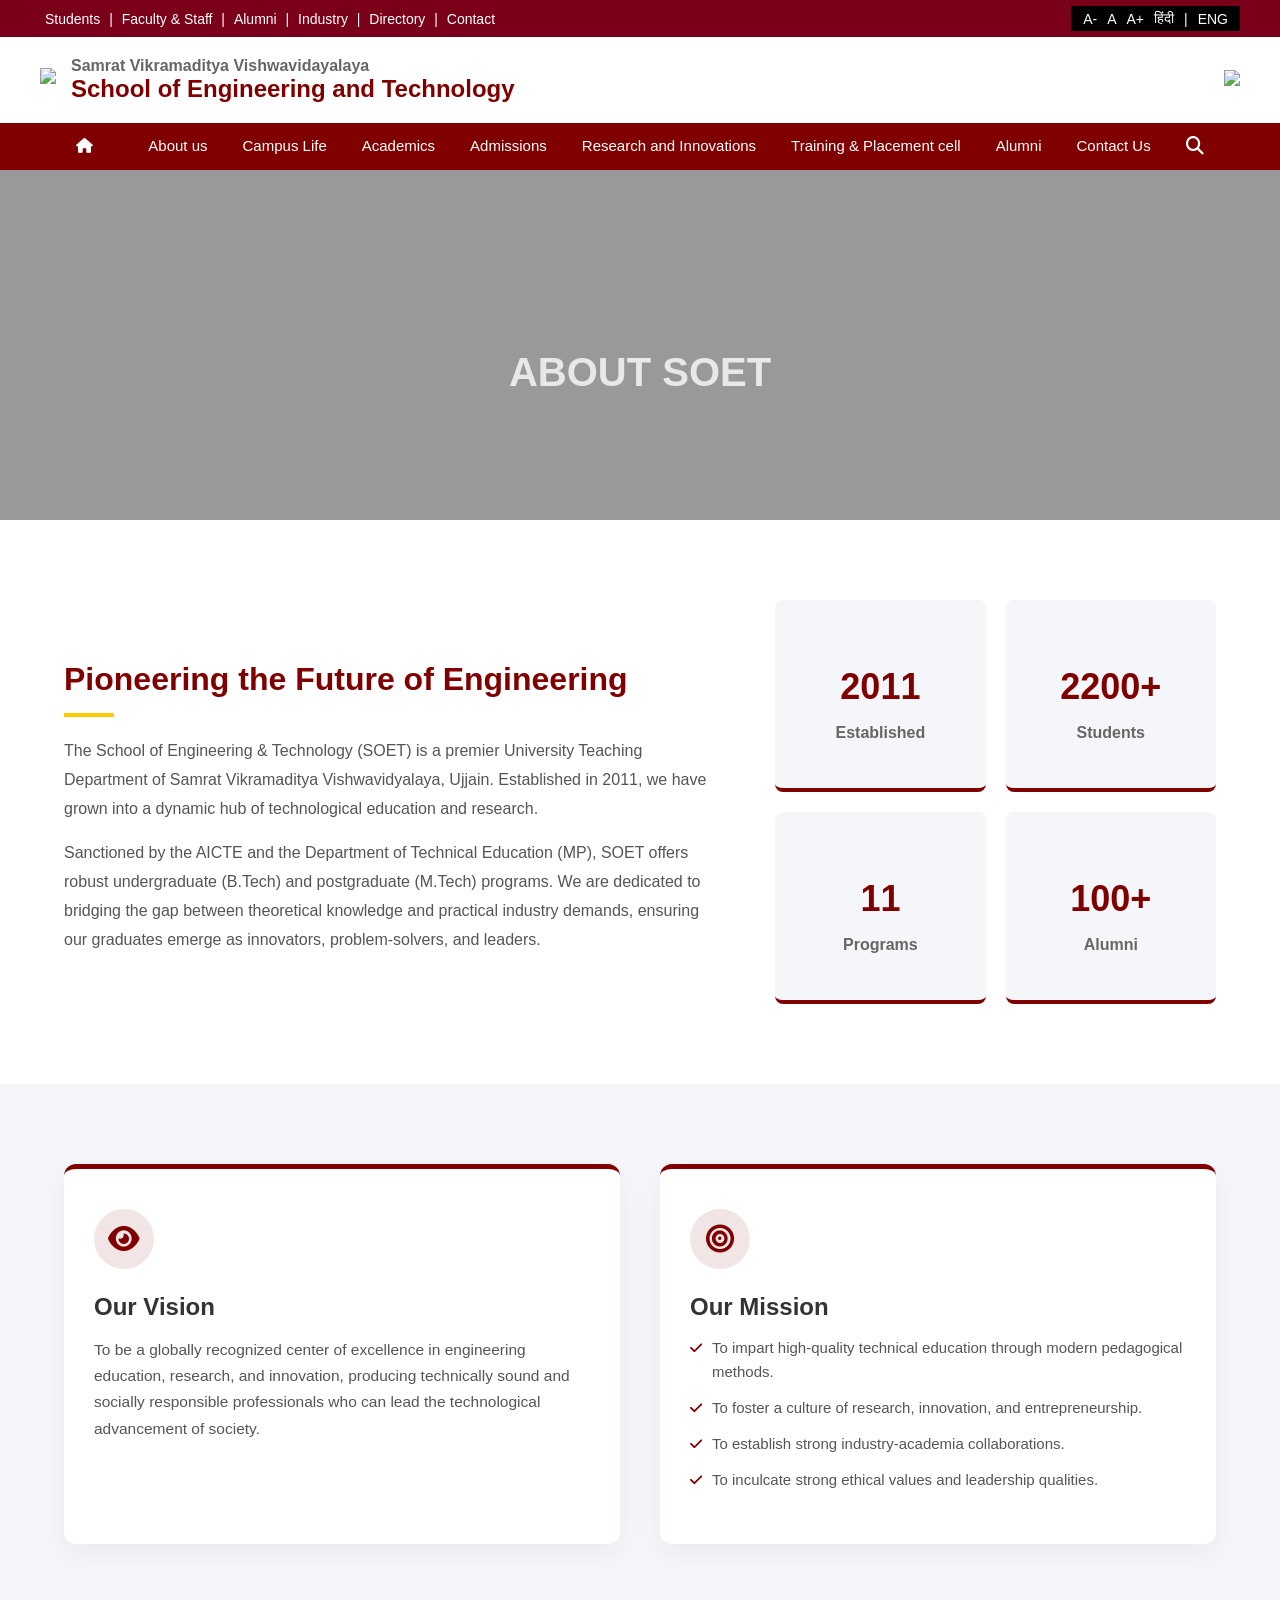
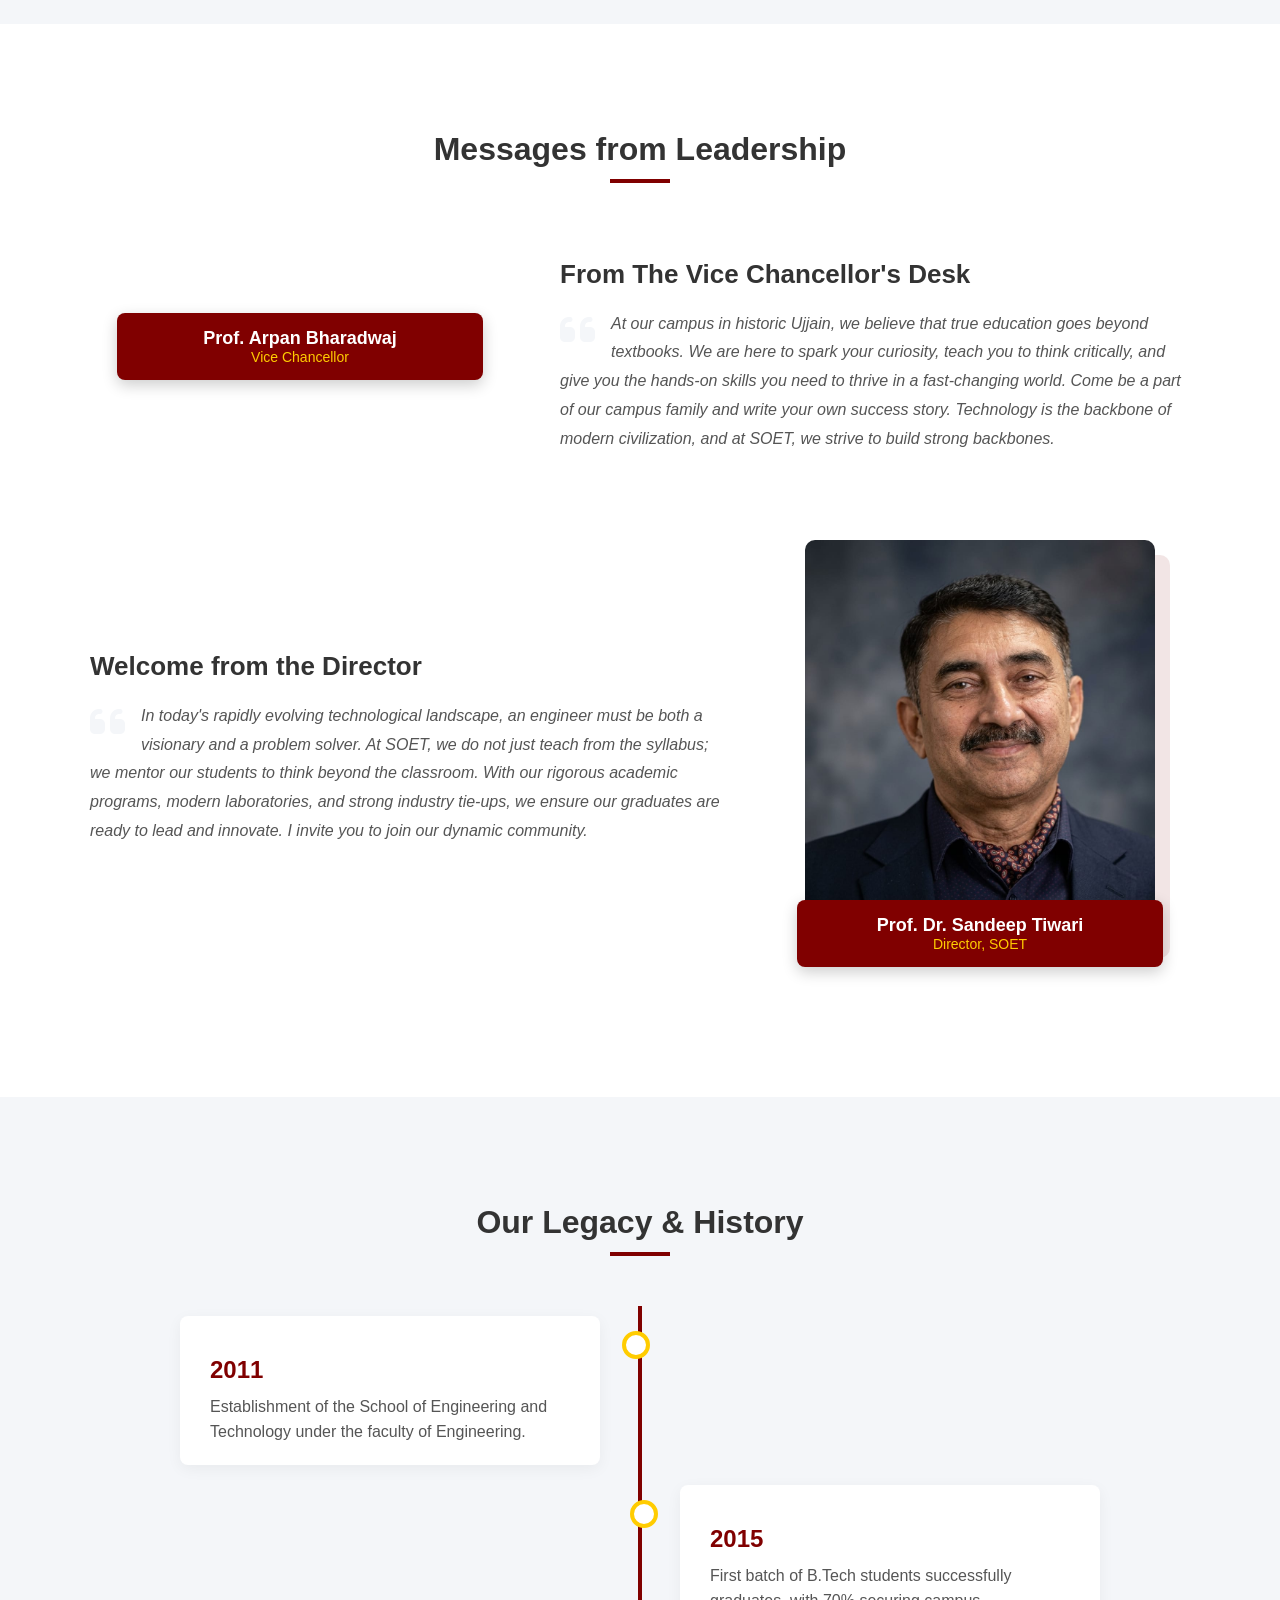
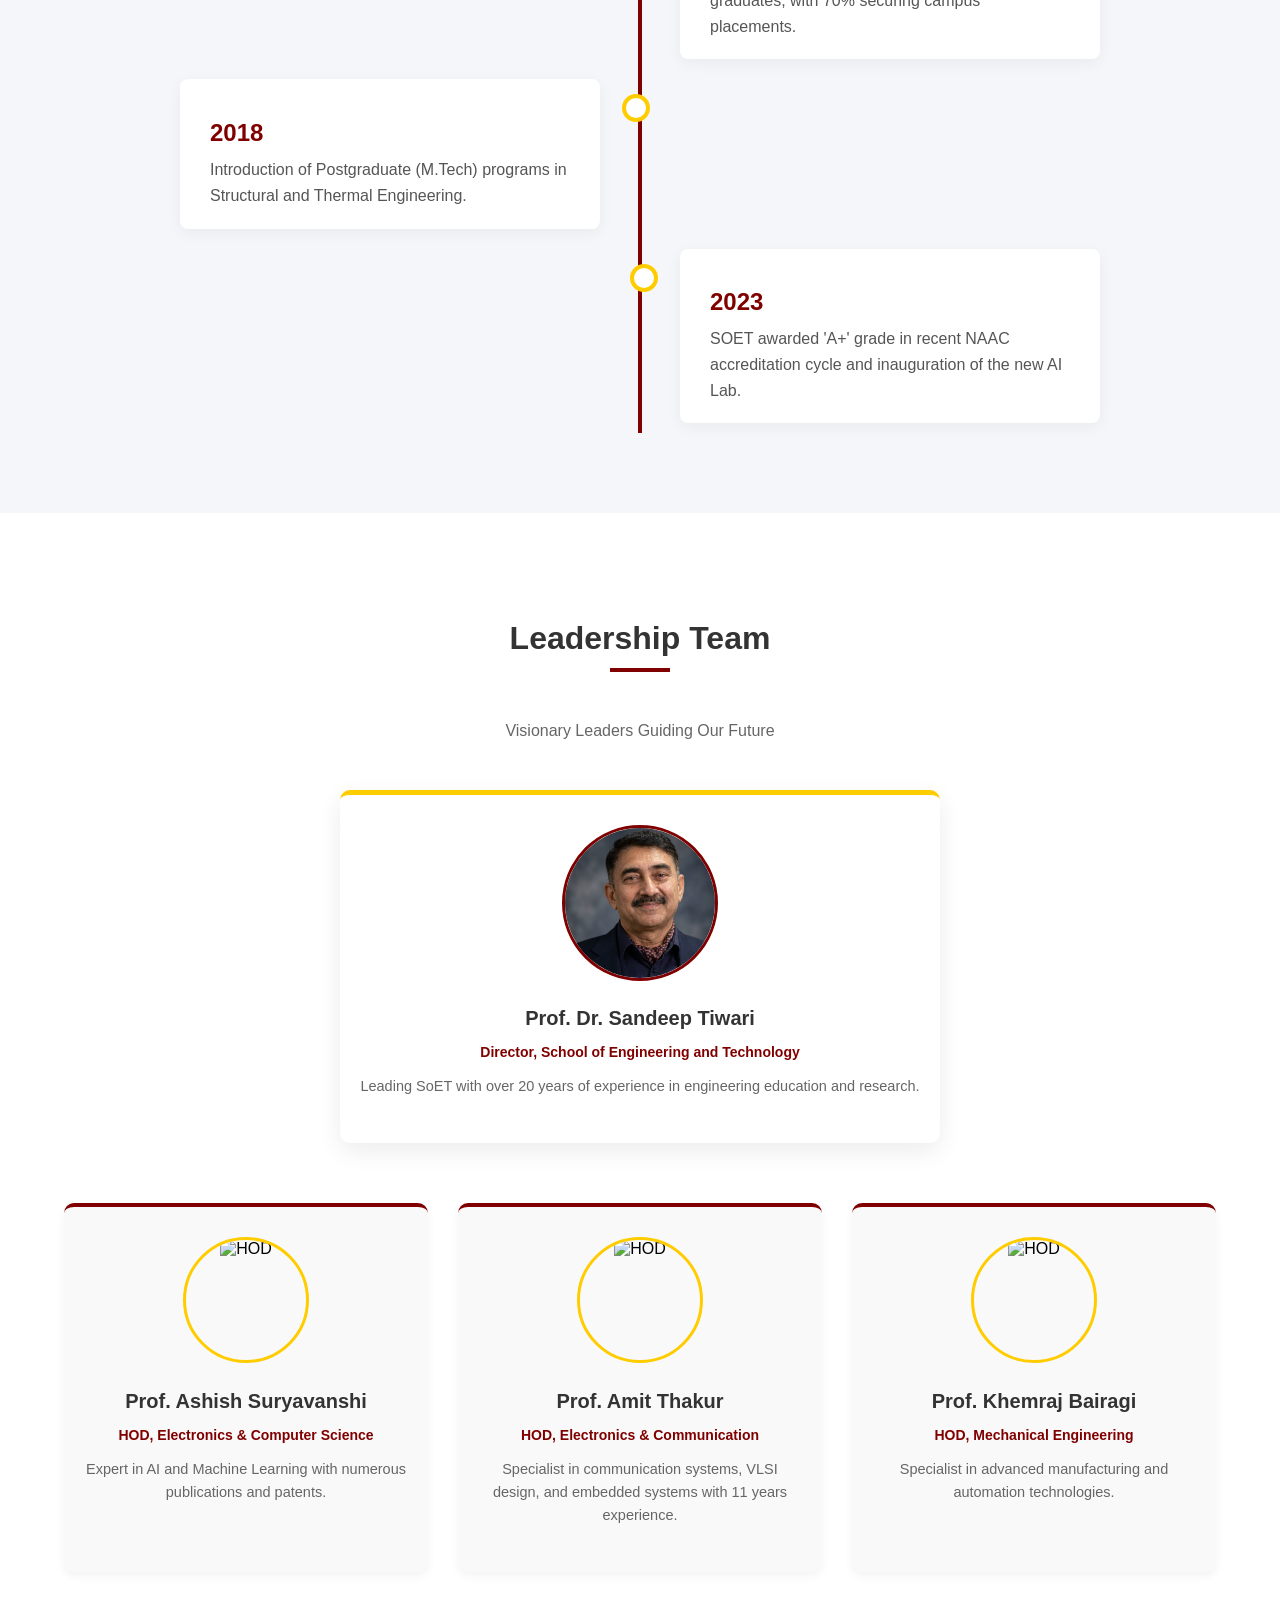
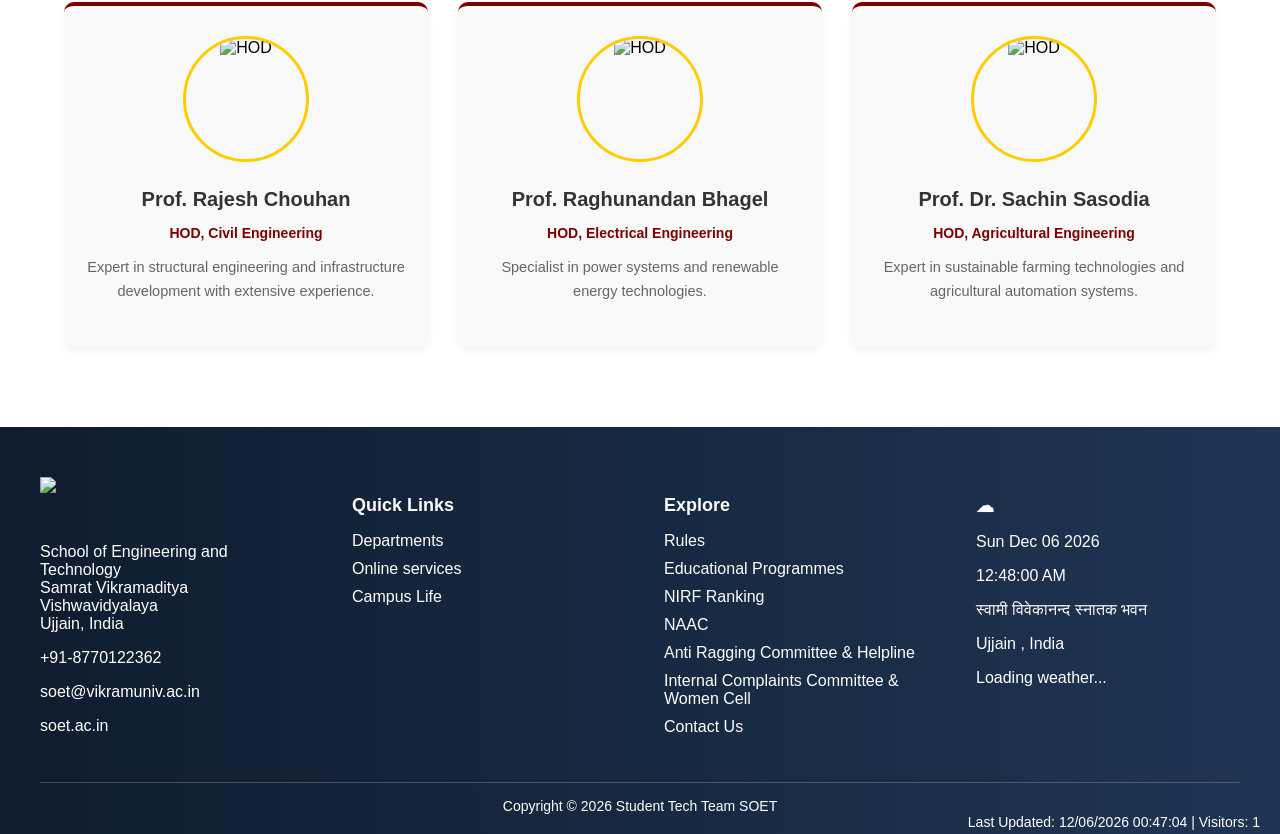
==== commit 5918e624: "newest updates from:Ayush" ====
--- a/about.html
+++ b/about.html
@@ -151,17 +151,16 @@
 </li>
 
 <li class="nav-item">
-  <a href="#">Admissions</a>
-
-  <div class="dropdown-menu">
-
-    <a href="#">Why SOET Ujjain?</a>
+  <a href="admission.html">Admissions</a>
+
+  <div class="dropdown-menu">
+
+    <a href="whysoet.html">Why SOET Ujjain?</a>
     <a href="lifeinujjain.html ">Life in Ujjain</a>
-    <a href="#">B.TECH Admissions</a>
-    <a href="#">M.TECH/PHD Admissions</a>
-    <a href="#">Fee Structure</a>
-    <a href="#">Scholarship</a>
-    <a href="#">Admission FAQ</a>
+    <a href="btech.html">B.TECH Admissions</a>
+    <a href="mtech.html">M.TECH/PHD Admissions</a>
+    <a href="fee.html">Fee Structure & Scholarships</a>
+    <a href="faq.html">Admission FAQ</a>
 
   </div>
 </li>
@@ -334,7 +333,7 @@
     <div class="faculty-grid">
         
         <div class="faculty-card director-card">
-            <div class="faculty-img"><img src="https://images.unsplash.com/photo-1557862921-37829c790f19?w=300&h=300&fit=crop" alt="Director"></div>
+            <div class="faculty-img"><img src="images/director.jpeg" alt="Director"></div>
             <h4>Prof. Dr. Sandeep Tiwari</h4>
             <p class="faculty-role">Director, School of Engineering and Technology</p>
             <p class="faculty-desc">Leading SoET with over 20 years of experience in engineering education and research.</p>
--- a/css/style.css
+++ b/css/style.css
@@ -1634,4 +1634,671 @@
     .lifestyle-img::before {
         display: none; /* Hide the decorative offset box on mobile */
     }
+}
+
+/* ==========================================================================
+   MAIN ADMISSIONS HUB PAGE STYLES
+   ========================================================================== */
+
+/* --- Banner --- */
+.admission-hub-banner {
+    color: white; text-align: center; padding: 120px 20px; margin-bottom: 0;
+}
+.admission-hub-banner h1 { font-size: 48px; margin-bottom: 15px; letter-spacing: 1px;}
+
+/* --- Gateway Grid (The 4 big buttons) --- */
+.gateway-grid {
+    display: grid;
+    grid-template-columns: repeat(auto-fit, minmax(260px, 1fr));
+    gap: 30px;
+}
+.gateway-card {
+    background: #ffffff;
+    padding: 40px 30px;
+    border-radius: 12px;
+    text-align: center;
+    text-decoration: none; /* Because it's an <a> tag */
+    color: inherit;
+    box-shadow: 0 5px 20px rgba(0,0,0,0.05);
+    border: 1px solid #eaeaea;
+    transition: transform 0.3s ease, box-shadow 0.3s ease, border-color 0.3s ease;
+    display: flex;
+    flex-direction: column;
+    align-items: center;
+}
+.gateway-card:hover {
+    transform: translateY(-8px);
+    box-shadow: 0 15px 35px rgba(128,0,0,0.1);
+    border-color: #800000;
+}
+.gateway-card i {
+    font-size: 45px;
+    color: #800000;
+    margin-bottom: 20px;
+    transition: transform 0.3s, color 0.3s;
+}
+.gateway-card:hover i {
+    color: #ffcc00;
+    transform: scale(1.1);
+}
+.gateway-card h3 {
+    color: #333;
+    font-size: 22px;
+    margin-bottom: 15px;
+}
+.gateway-card p {
+    color: #666;
+    font-size: 15px;
+    line-height: 1.6;
+    margin-bottom: 25px;
+    flex-grow: 1; /* Pushes the "View Details" to the bottom uniformly */
+}
+.view-link {
+    font-weight: bold;
+    color: #800000;
+    font-size: 15px;
+    text-transform: uppercase;
+    letter-spacing: 1px;
+    position: relative;
+}
+.gateway-card:hover .view-link {
+    color: #b30000;
+}
+
+/* --- Quick Enquiry Form Inputs --- */
+.enquiry-form input:focus, 
+.enquiry-form select:focus, 
+.enquiry-form textarea:focus {
+    border-color: #800000 !important;
+    box-shadow: 0 0 5px rgba(128,0,0,0.2);
+}
+.enquiry-form button:hover {
+    background: #b30000 !important;
+    box-shadow: 0 5px 15px rgba(128,0,0,0.2);
+}
+
+/* Responsive Fixes */
+@media screen and (max-width: 768px) {
+    .enquiry-info, .enquiry-form {
+        padding: 40px 25px !important;
+    }
+}
+
+/* ==========================================================================
+   WHY SOET PAGE STYLES - EXPANDED
+   ========================================================================== */
+
+/* --- Banner --- */
+.why-banner {
+    color: white; text-align: center; padding: 120px 20px; margin-bottom: 0;
+}
+.why-banner h1 { font-size: 48px; margin-bottom: 15px; letter-spacing: 1px; color: #fff;}
+
+/* --- Trust / Stats Bar --- */
+.trust-bar {
+    background-color: #800000;
+    color: white;
+    padding: 30px 5%;
+    border-bottom: 5px solid #ffcc00;
+}
+.trust-container {
+    max-width: 1200px;
+    margin: 0 auto;
+    display: flex;
+    justify-content: space-around;
+    flex-wrap: wrap;
+    gap: 20px;
+}
+.trust-item {
+    display: flex;
+    align-items: center;
+    gap: 15px;
+    min-width: 200px;
+}
+.trust-item i {
+    font-size: 36px;
+    color: #ffcc00;
+}
+.trust-item h4 {
+    margin: 0;
+    font-size: 20px;
+    letter-spacing: 0.5px;
+}
+.trust-item p {
+    margin: 0;
+    font-size: 14px;
+    color: #e0e0e0;
+}
+
+/* --- Centers of Excellence (Images with hover) --- */
+.excellence-grid {
+    display: grid;
+    grid-template-columns: repeat(auto-fit, minmax(320px, 1fr));
+    gap: 30px;
+    margin-top: 40px;
+}
+.excellence-card {
+    border-radius: 12px;
+    overflow: hidden;
+    box-shadow: 0 10px 30px rgba(0,0,0,0.08);
+    background: #fff;
+    transition: transform 0.3s;
+}
+.excellence-card:hover {
+    transform: translateY(-8px);
+}
+.excellence-card img {
+    width: 100%;
+    height: 220px;
+    object-fit: cover;
+    border-bottom: 4px solid #ffcc00;
+}
+.excellence-content {
+    padding: 25px;
+}
+.excellence-content h3 {
+    color: #800000;
+    margin-bottom: 10px;
+    font-size: 22px;
+}
+.excellence-content p {
+    color: #555;
+    line-height: 1.6;
+    margin: 0;
+}
+
+/* --- Reasons Grid --- */
+.reasons-grid {
+    display: grid; grid-template-columns: repeat(auto-fit, minmax(320px, 1fr)); gap: 40px;
+}
+.reason-card {
+    background: #ffffff; padding: 40px 30px; border-radius: 12px; text-align: center;
+    transition: transform 0.3s ease, box-shadow 0.3s ease; border-bottom: 5px solid transparent;
+    box-shadow: 0 5px 20px rgba(0,0,0,0.04);
+}
+.reason-card:hover {
+    transform: translateY(-10px); box-shadow: 0 15px 30px rgba(0,0,0,0.1);
+    border-bottom: 5px solid #800000;
+}
+.reason-icon {
+    width: 80px; height: 80px; background: linear-gradient(135deg, #800000, #b30000);
+    color: white; font-size: 32px; display: flex; align-items: center;
+    justify-content: center; border-radius: 20px; margin: 0 auto 25px;
+    transform: rotate(45deg); transition: transform 0.3s ease;
+}
+.reason-card:hover .reason-icon { transform: rotate(0deg); }
+.reason-icon i { transform: rotate(-45deg); transition: transform 0.3s ease; }
+.reason-card:hover .reason-icon i { transform: rotate(0deg); }
+.reason-card h3 { color: #333; font-size: 22px; margin-bottom: 15px; }
+.reason-card p { color: #666; line-height: 1.7; font-size: 15px; }
+
+/* --- Call To Action Section --- */
+.cta-section {
+    background: linear-gradient(135deg, #800000, #4d0000); padding: 80px 20px;
+    text-align: center; color: white; margin-top: 0;
+}
+.cta-container h2 { font-size: 36px; margin-bottom: 15px; color: #ffcc00; }
+.cta-container p { font-size: 18px; margin-bottom: 30px; opacity: 0.9; }
+.cta-buttons { display: flex; gap: 20px; justify-content: center; flex-wrap: wrap; }
+.btn {
+    padding: 15px 35px; font-size: 16px; font-weight: bold; border-radius: 5px;
+    text-decoration: none; transition: all 0.3s ease; display: inline-block;
+}
+.btn-primary { background-color: #ffcc00; color: #800000; }
+.btn-primary:hover { background-color: #fff; transform: translateY(-3px); }
+.btn-secondary { background-color: transparent; color: white; border: 2px solid white; }
+.btn-secondary:hover { background-color: white; color: #800000; transform: translateY(-3px); }
+
+/* Mobile adjustments */
+@media screen and (max-width: 768px) {
+    .trust-container { flex-direction: column; align-items: flex-start; padding-left: 20px; }
+}
+
+/* ==========================================================================
+   B.TECH ADMISSION PAGE STYLES
+   ========================================================================== */
+
+/* --- Banner --- */
+.admission-banner {
+    color: white; text-align: center; padding: 120px 20px; margin-bottom: 0;
+}
+.admission-banner h1 { font-size: 48px; margin-bottom: 15px; letter-spacing: 1px;}
+
+/* --- Pathway Process --- */
+.pathway-grid {
+    display: flex; flex-wrap: wrap; gap: 40px; justify-content: center; margin-bottom: 40px;
+}
+.pathway-card {
+    flex: 1; min-width: 320px; max-width: 500px; background: white; 
+    border-radius: 12px; padding: 40px 30px; position: relative;
+    box-shadow: 0 10px 30px rgba(0,0,0,0.08); border-top: 5px solid #800000;
+    transition: transform 0.3s ease;
+}
+.pathway-card:hover { transform: translateY(-5px); }
+.pathway-badge {
+    position: absolute; top: -15px; right: 20px; background: #800000; color: #ffcc00;
+    padding: 5px 15px; border-radius: 20px; font-weight: bold; font-size: 14px;
+    box-shadow: 0 4px 10px rgba(0,0,0,0.2);
+}
+.pathway-icon {
+    width: 60px; height: 60px; background: #800000; color: white; border-radius: 50%;
+    display: flex; align-items: center; justify-content: center; font-size: 24px;
+    margin-bottom: 20px;
+}
+.pathway-card h3 { color: #333; font-size: 24px; margin-bottom: 15px; }
+.pathway-card p { color: #666; line-height: 1.6; margin-bottom: 20px; }
+.process-list { list-style: none; padding: 0; margin: 0; }
+.process-list li { margin-bottom: 12px; display: flex; align-items: center; gap: 10px; color: #444; font-weight: 500;}
+.process-list li i { color: #28a745; font-size: 16px; }
+
+/* --- Eligibility Box --- */
+.eligibility-box {
+    background: #fff3cd; border-left: 5px solid #ffc107; padding: 25px;
+    border-radius: 8px; max-width: 1040px; margin: 0 auto; color: #856404;
+}
+.eligibility-box h4 { margin-bottom: 10px; font-size: 18px; display: flex; align-items: center; gap: 10px; }
+.eligibility-box p { margin: 0; line-height: 1.6; font-size: 15px; }
+
+/* --- Branches Matrix --- */
+.branch-grid {
+    display: grid; grid-template-columns: repeat(auto-fit, minmax(320px, 1fr)); gap: 30px;
+}
+.branch-card {
+    background: #f9f9f9; padding: 35px 25px; border-radius: 10px; text-align: center;
+    position: relative; overflow: hidden; border: 1px solid #eee;
+    transition: all 0.3s ease;
+}
+.branch-card:hover {
+    background: #ffffff; box-shadow: 0 15px 35px rgba(128, 0, 0, 0.1);
+    transform: translateY(-5px); border-color: #800000;
+}
+.seat-badge {
+    position: absolute; top: 15px; left: -35px; background: #ffcc00; color: #800000;
+    padding: 5px 40px; font-weight: bold; font-size: 13px; transform: rotate(-45deg);
+    box-shadow: 0 2px 5px rgba(0,0,0,0.1);
+}
+.branch-icon {
+    font-size: 45px; color: #800000; margin-bottom: 20px; transition: transform 0.3s;
+}
+.branch-card:hover .branch-icon { transform: scale(1.1); }
+.branch-card h3 { color: #333; font-size: 20px; margin-bottom: 15px; }
+.branch-focus { color: #666; font-size: 14.5px; line-height: 1.6; }
+.branch-focus strong { color: #800000; }
+/*
+
+==========================================================================
+   M.TECH PROGRAMS PAGE STYLES
+   ========================================================================== */
+
+/* --- Banner --- */
+.mtech-banner {
+    color: white; text-align: center; padding: 120px 20px; margin-bottom: 0;
+}
+.mtech-banner h1 { font-size: 48px; margin-bottom: 15px; letter-spacing: 1px;}
+
+/* --- M.Tech Grid & Cards --- */
+.mtech-grid {
+    display: grid;
+    /* This makes cards wide enough to comfortably hold the specialization pills */
+    grid-template-columns: repeat(auto-fit, minmax(450px, 1fr));
+    gap: 40px;
+}
+.mtech-card {
+    background: #ffffff;
+    border-radius: 12px;
+    overflow: hidden;
+    box-shadow: 0 10px 30px rgba(0,0,0,0.06);
+    border: 1px solid #eaeaea;
+    transition: transform 0.3s ease, box-shadow 0.3s ease;
+    display: flex;
+    flex-direction: column;
+}
+.mtech-card:hover {
+    transform: translateY(-8px);
+    box-shadow: 0 15px 40px rgba(128, 0, 0, 0.15);
+    border-color: #800000;
+}
+
+/* Header */
+.mtech-header {
+    background: linear-gradient(135deg, #800000, #b30000);
+    color: white;
+    padding: 25px 30px;
+    display: flex;
+    align-items: center;
+    gap: 20px;
+}
+.mtech-header i {
+    font-size: 32px;
+    color: #ffcc00;
+}
+.mtech-header h3 {
+    margin: 0;
+    font-size: 22px;
+    font-weight: 600;
+    letter-spacing: 0.5px;
+}
+
+/* Body */
+.mtech-body {
+    padding: 30px;
+    flex-grow: 1; /* Pushes footer to the bottom evenly */
+}
+.mtech-desc {
+    color: #555;
+    font-size: 15.5px;
+    line-height: 1.7;
+    margin-bottom: 25px;
+    border-left: 4px solid #ffcc00;
+    padding-left: 15px;
+}
+.specs-title {
+    color: #333;
+    font-size: 16px;
+    margin-bottom: 15px;
+    font-weight: bold;
+}
+
+/* Specialization Pills Layout */
+.specs-pills {
+    display: flex;
+    flex-wrap: wrap;
+    gap: 10px;
+}
+.specs-pills span {
+    background: #f4f6f9;
+    color: #444;
+    padding: 8px 16px;
+    border-radius: 50px; /* Makes them pill-shaped */
+    font-size: 13.5px;
+    font-weight: 500;
+    border: 1px solid #e0e0e0;
+    transition: all 0.2s ease;
+}
+.mtech-card:hover .specs-pills span {
+    background: #fff9e6; /* Slight gold tint on hover */
+    border-color: #ffcc00;
+    color: #800000;
+}
+
+/* Footer Details */
+.mtech-footer {
+    background: #fafafa;
+    padding: 20px 30px;
+    border-top: 1px solid #eaeaea;
+    display: flex;
+    justify-content: space-between;
+    flex-wrap: wrap;
+    gap: 15px;
+}
+.footer-item {
+    display: flex;
+    align-items: center;
+    gap: 8px;
+    color: #666;
+    font-size: 14px;
+    font-weight: bold;
+}
+.footer-item i {
+    color: #800000;
+    font-size: 16px;
+}
+
+/* Mobile Adjustments */
+@media screen and (max-width: 768px) {
+    .mtech-grid {
+        grid-template-columns: 1fr;
+    }
+    .mtech-footer {
+        flex-direction: column;
+        align-items: flex-start;
+    }
+}
+
+/*==========================================================================
+   FEES & SCHOLARSHIPS PAGE STYLES
+   ========================================================================== */
+
+/* --- Banner --- */
+.fees-banner {
+    color: white; text-align: center; padding: 120px 20px; margin-bottom: 0;
+}
+.fees-banner h1 { font-size: 48px; margin-bottom: 15px; letter-spacing: 1px;}
+
+/* --- Fee Tables --- */
+.fee-table-container {
+    background: #ffffff;
+    border-radius: 12px;
+    overflow: hidden;
+    box-shadow: 0 10px 30px rgba(0,0,0,0.08);
+    border: 1px solid #eaeaea;
+}
+.fee-header {
+    background: #800000;
+    color: white;
+    padding: 20px 25px;
+}
+.fee-header h3 {
+    margin: 0;
+    font-size: 22px;
+    display: flex;
+    align-items: center;
+    gap: 15px;
+}
+.fee-header h3 i {
+    color: #ffcc00;
+}
+.styled-table {
+    width: 100%;
+    border-collapse: collapse;
+    margin: 0;
+    font-size: 16px;
+    text-align: left;
+}
+.styled-table thead tr {
+    background-color: #f4f6f9;
+    color: #333;
+    font-weight: bold;
+    border-bottom: 2px solid #ddd;
+}
+.styled-table th,
+.styled-table td {
+    padding: 15px 25px;
+}
+.styled-table tbody tr {
+    border-bottom: 1px solid #eee;
+    transition: background-color 0.2s ease;
+}
+.styled-table tbody tr:nth-of-type(even) {
+    background-color: #fafafa;
+}
+.styled-table tbody tr:hover {
+    background-color: #fdf5f5; /* Very light maroon hover */
+}
+.styled-table tbody tr:last-of-type {
+    border-bottom: none;
+}
+.total-row {
+    background-color: #fff9e6 !important; /* Gold tint for the total */
+    font-weight: bold;
+    color: #800000;
+    font-size: 18px;
+    border-top: 2px solid #ffcc00 !important;
+}
+
+/* Fee Note */
+.fee-note {
+    margin-top: 20px;
+    font-size: 14.5px;
+    color: #666;
+    background: #fdfdfd;
+    padding: 15px;
+    border-left: 4px solid #800000;
+    border-radius: 4px;
+}
+.fee-note i { color: #800000; margin-right: 5px;}
+
+/* --- Scholarships Grid --- */
+.scholarship-grid {
+    display: grid;
+    grid-template-columns: repeat(auto-fit, minmax(280px, 1fr));
+    gap: 30px;
+}
+.scholarship-card {
+    background: #ffffff;
+    padding: 40px 30px;
+    border-radius: 12px;
+    text-align: center;
+    box-shadow: 0 5px 20px rgba(0,0,0,0.05);
+    border-bottom: 4px solid transparent;
+    transition: all 0.3s ease;
+}
+.scholarship-card:hover {
+    transform: translateY(-8px);
+    box-shadow: 0 15px 30px rgba(0,0,0,0.1);
+    border-bottom: 4px solid #ffcc00;
+}
+.scholarship-icon {
+    width: 70px;
+    height: 70px;
+    background: rgba(128, 0, 0, 0.05);
+    color: #800000;
+    font-size: 30px;
+    display: flex;
+    align-items: center;
+    justify-content: center;
+    border-radius: 50%;
+    margin: 0 auto 20px;
+    transition: background 0.3s, color 0.3s;
+}
+.scholarship-card:hover .scholarship-icon {
+    background: #800000;
+    color: #ffcc00;
+}
+.scholarship-card h4 {
+    color: #333;
+    font-size: 20px;
+    margin-bottom: 15px;
+    line-height: 1.4;
+}
+.scholarship-card p {
+    color: #666;
+    font-size: 14.5px;
+    line-height: 1.7;
+}
+
+/* Responsive Table */
+@media screen and (max-width: 600px) {
+    .styled-table th, .styled-table td {
+        padding: 12px 15px;
+        font-size: 14px;
+    }
+}
+/* 
+
+/* ==========================================================================
+   ADMISSIONS FAQ PAGE STYLES
+   ========================================================================== */
+
+/* --- Banner --- */
+.faq-banner {
+    color: white; text-align: center; padding: 120px 20px; margin-bottom: 0;
+}
+.faq-banner h1 { font-size: 48px; margin-bottom: 15px; letter-spacing: 1px;}
+
+/* --- FAQ Categories --- */
+.faq-category-title {
+    color: #800000;
+    font-size: 24px;
+    margin-bottom: 20px;
+    padding-bottom: 10px;
+    border-bottom: 2px solid #ffcc00;
+    display: flex;
+    align-items: center;
+    gap: 12px;
+}
+.faq-category-title i {
+    color: #ffcc00;
+    font-size: 28px;
+}
+
+/* --- Interactive Accordion Styling --- */
+.faq-accordion {
+    display: flex;
+    flex-direction: column;
+    gap: 15px;
+}
+.faq-item {
+    background: #ffffff;
+    border: 1px solid #e0e0e0;
+    border-radius: 8px;
+    overflow: hidden;
+    transition: all 0.3s ease;
+    box-shadow: 0 4px 6px rgba(0,0,0,0.02);
+}
+
+/* Open State Styling */
+.faq-item[open] {
+    border-color: #800000;
+    box-shadow: 0 5px 15px rgba(128,0,0,0.1);
+}
+
+/* Summary (The Clickable Question) */
+.faq-item summary {
+    padding: 20px 25px;
+    font-size: 18px;
+    font-weight: 600;
+    color: #333;
+    cursor: pointer;
+    list-style: none; /* Removes default triangle */
+    position: relative;
+    background-color: #fafafa;
+    transition: background-color 0.3s ease, color 0.3s ease;
+}
+
+/* Custom Plus/Minus Icon using CSS */
+.faq-item summary::after {
+    content: '\002B'; /* Unicode Plus sign */
+    position: absolute;
+    right: 25px;
+    top: 50%;
+    transform: translateY(-50%);
+    font-size: 24px;
+    color: #800000;
+    font-weight: normal;
+    transition: transform 0.3s ease;
+}
+
+/* Hide default marker for webkit browsers */
+.faq-item summary::-webkit-details-marker {
+    display: none;
+}
+
+/* Hover and Active states */
+.faq-item summary:hover {
+    background-color: #f0f0f0;
+    color: #800000;
+}
+.faq-item[open] summary {
+    background-color: #800000;
+    color: #ffffff;
+    border-bottom: 1px solid #eee;
+}
+.faq-item[open] summary::after {
+    content: '\2212'; /* Unicode Minus sign */
+    color: #ffcc00;
+    transform: translateY(-50%) rotate(180deg);
+}
+
+/* Content (The Answer) */
+.faq-content {
+    padding: 20px 25px;
+    background-color: #ffffff;
+    color: #555;
+    line-height: 1.7;
+    font-size: 15.5px;
+    border-top: 1px solid #eaeaea;
+}
+.faq-content p {
+    margin: 0;
 }
